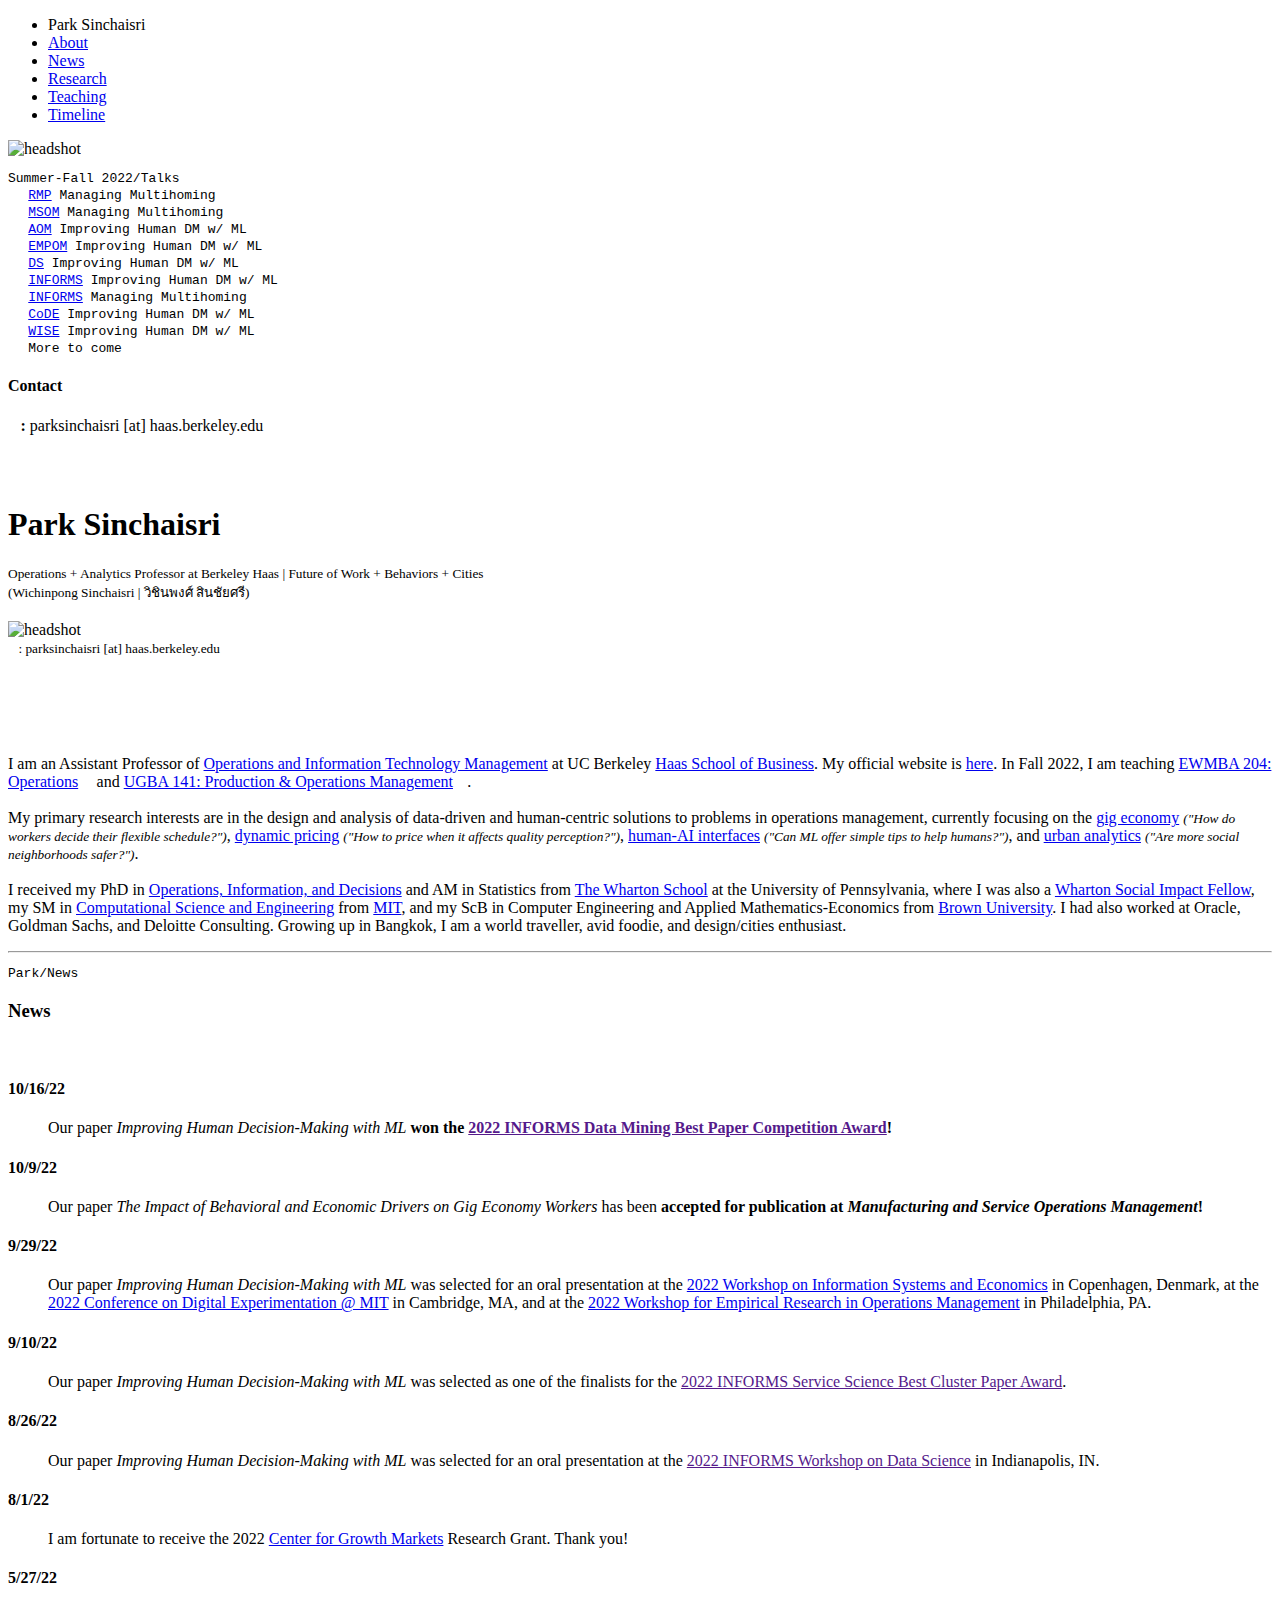
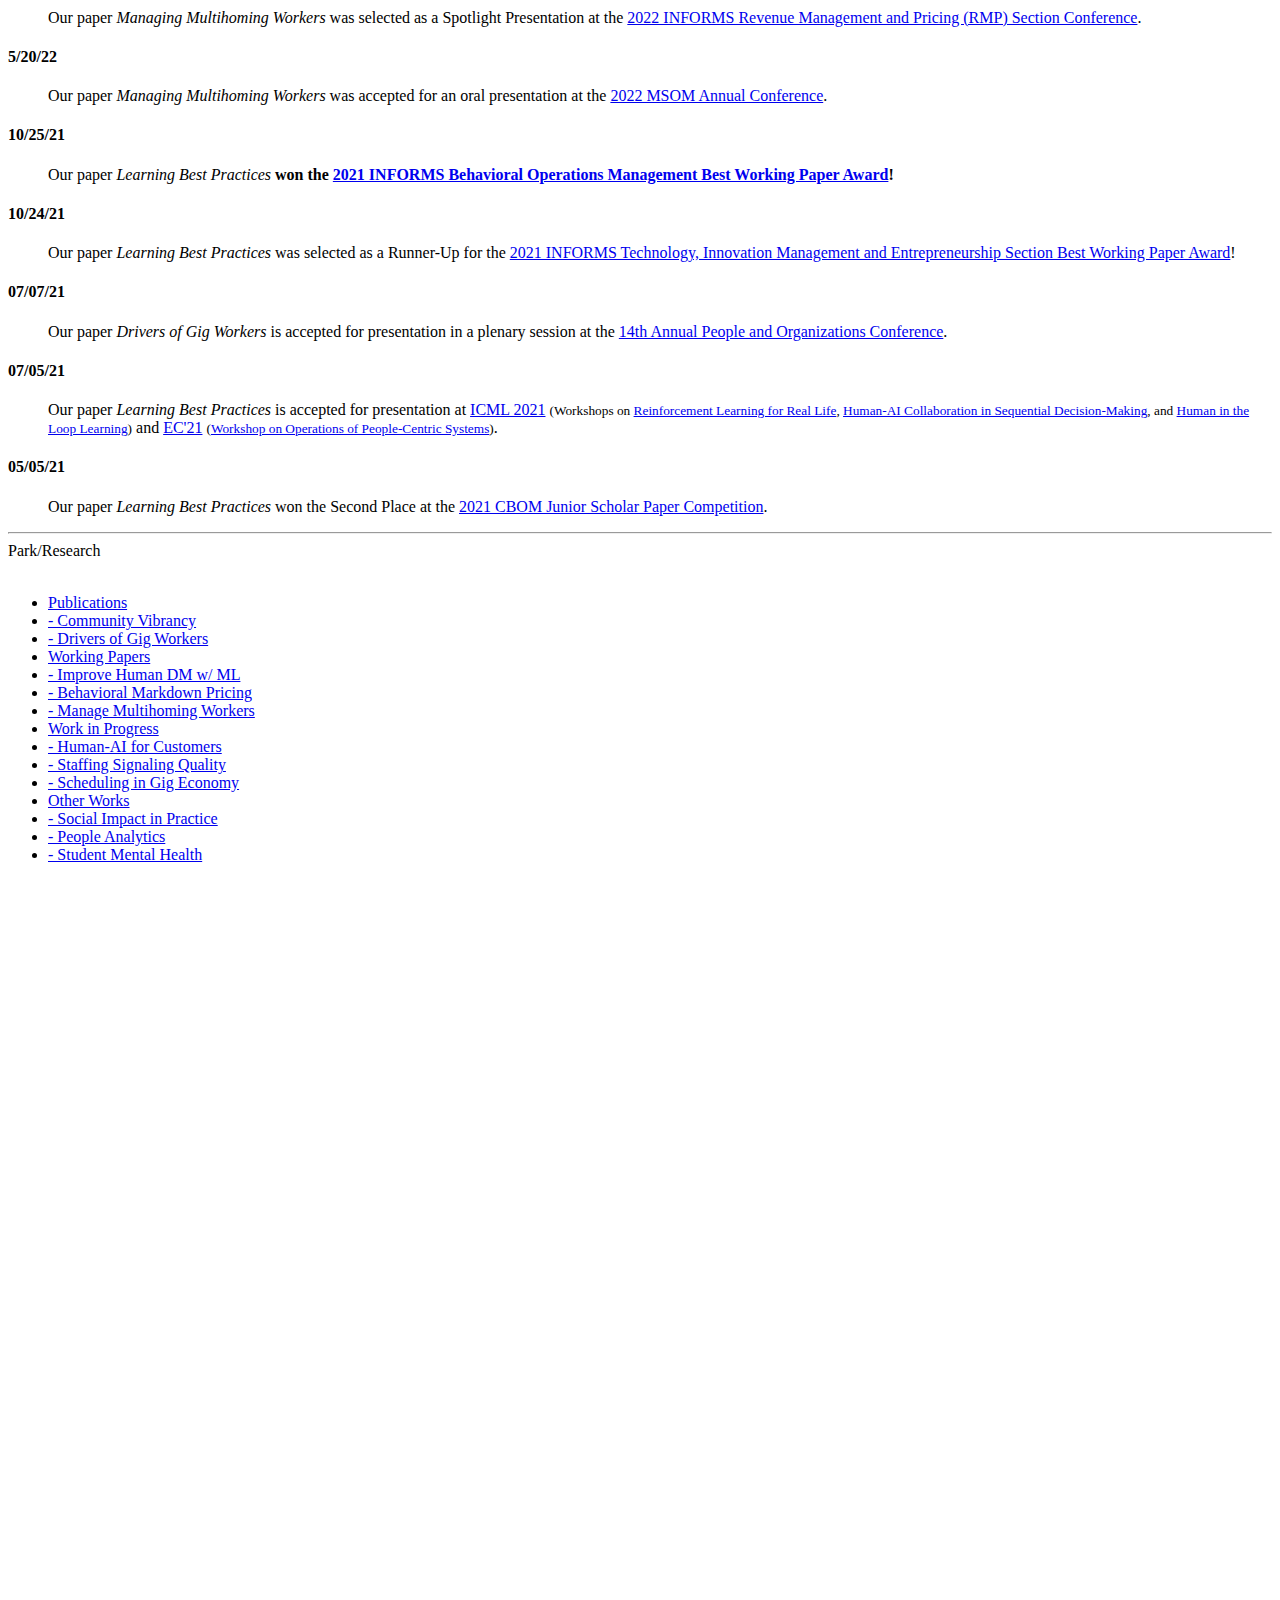
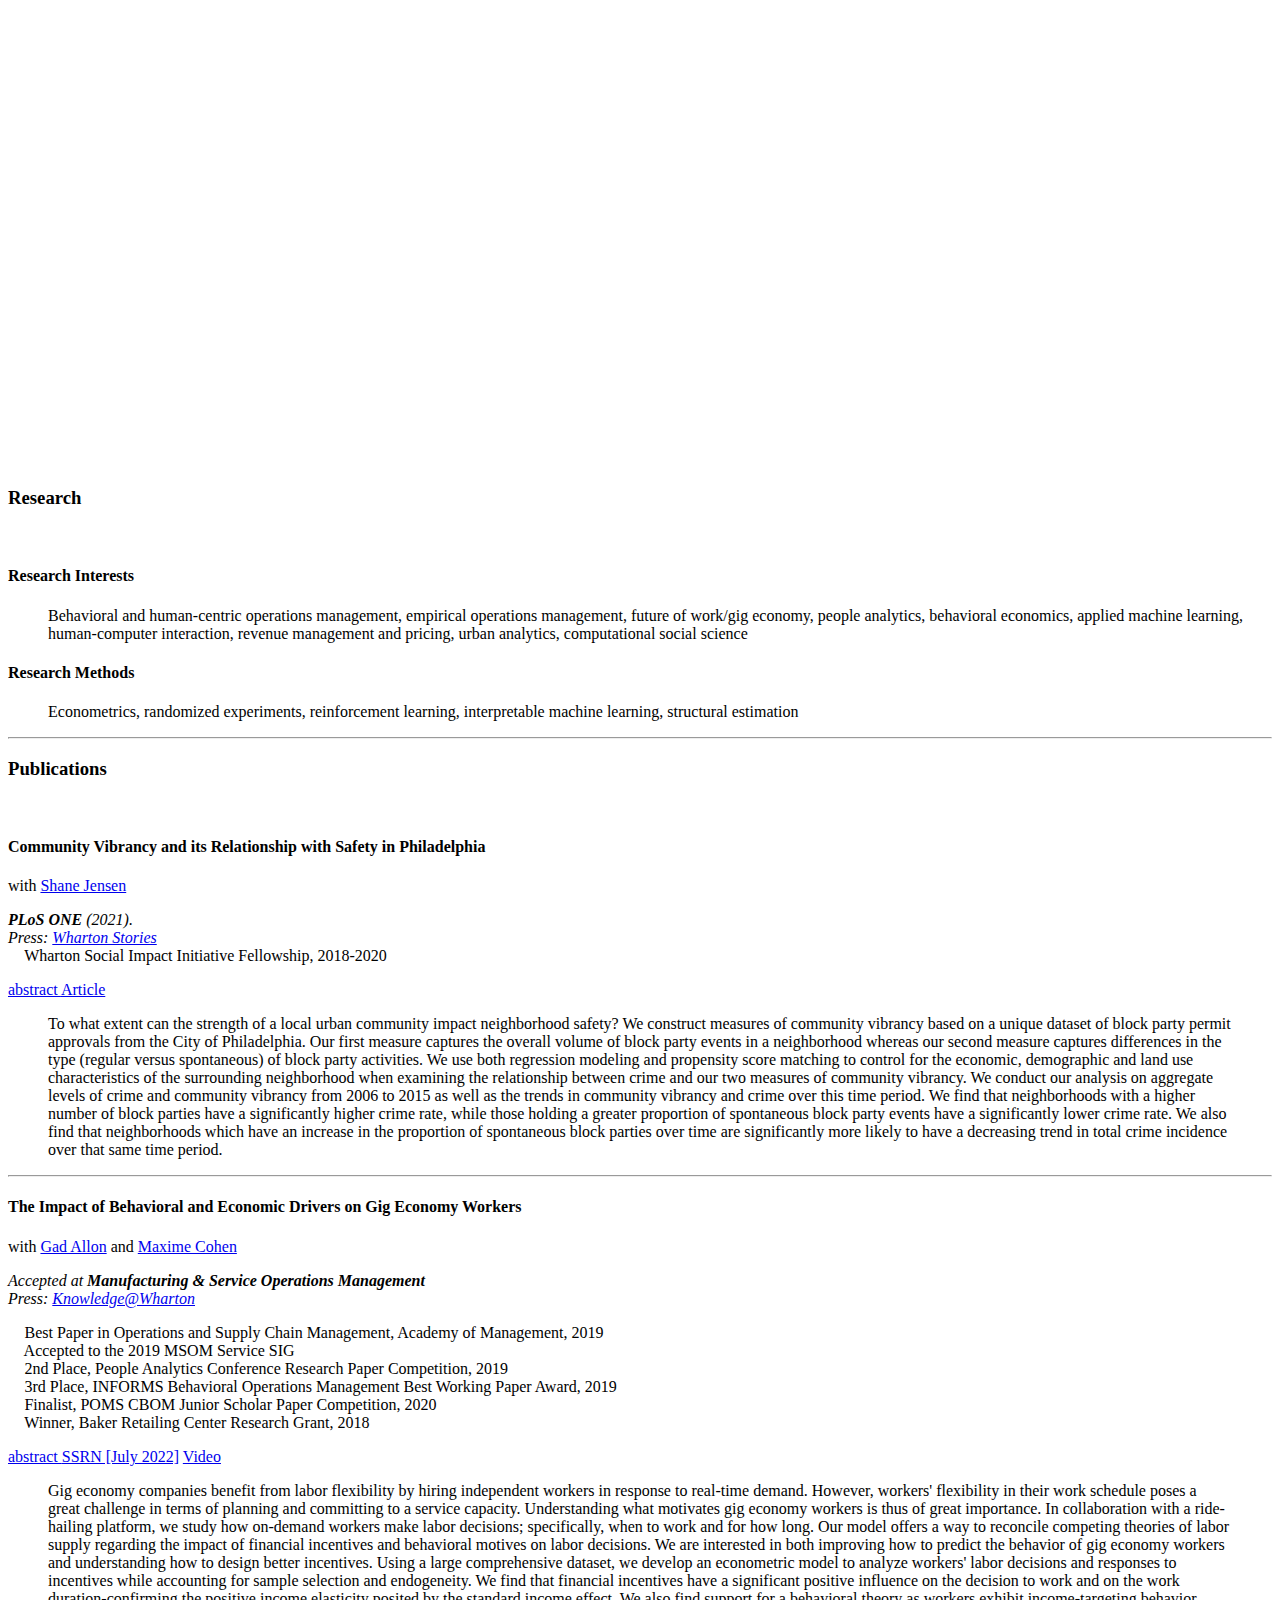
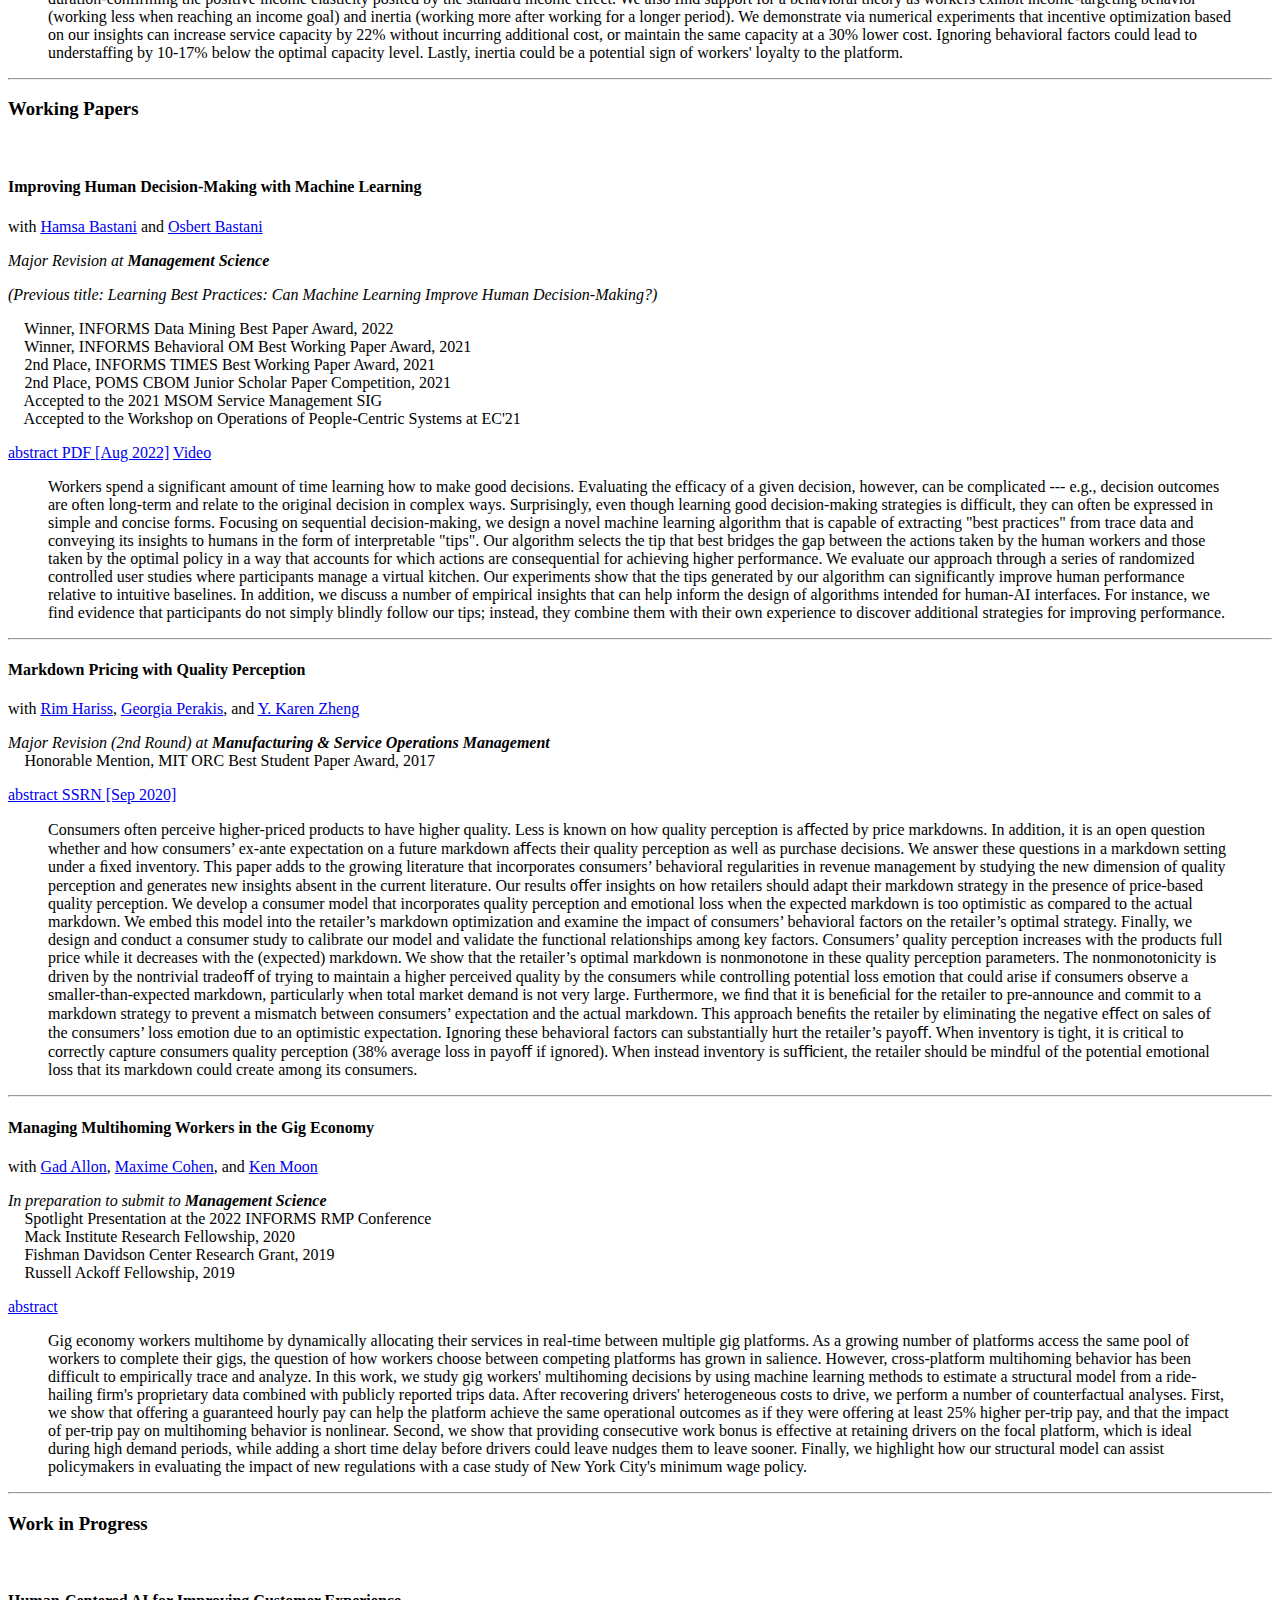
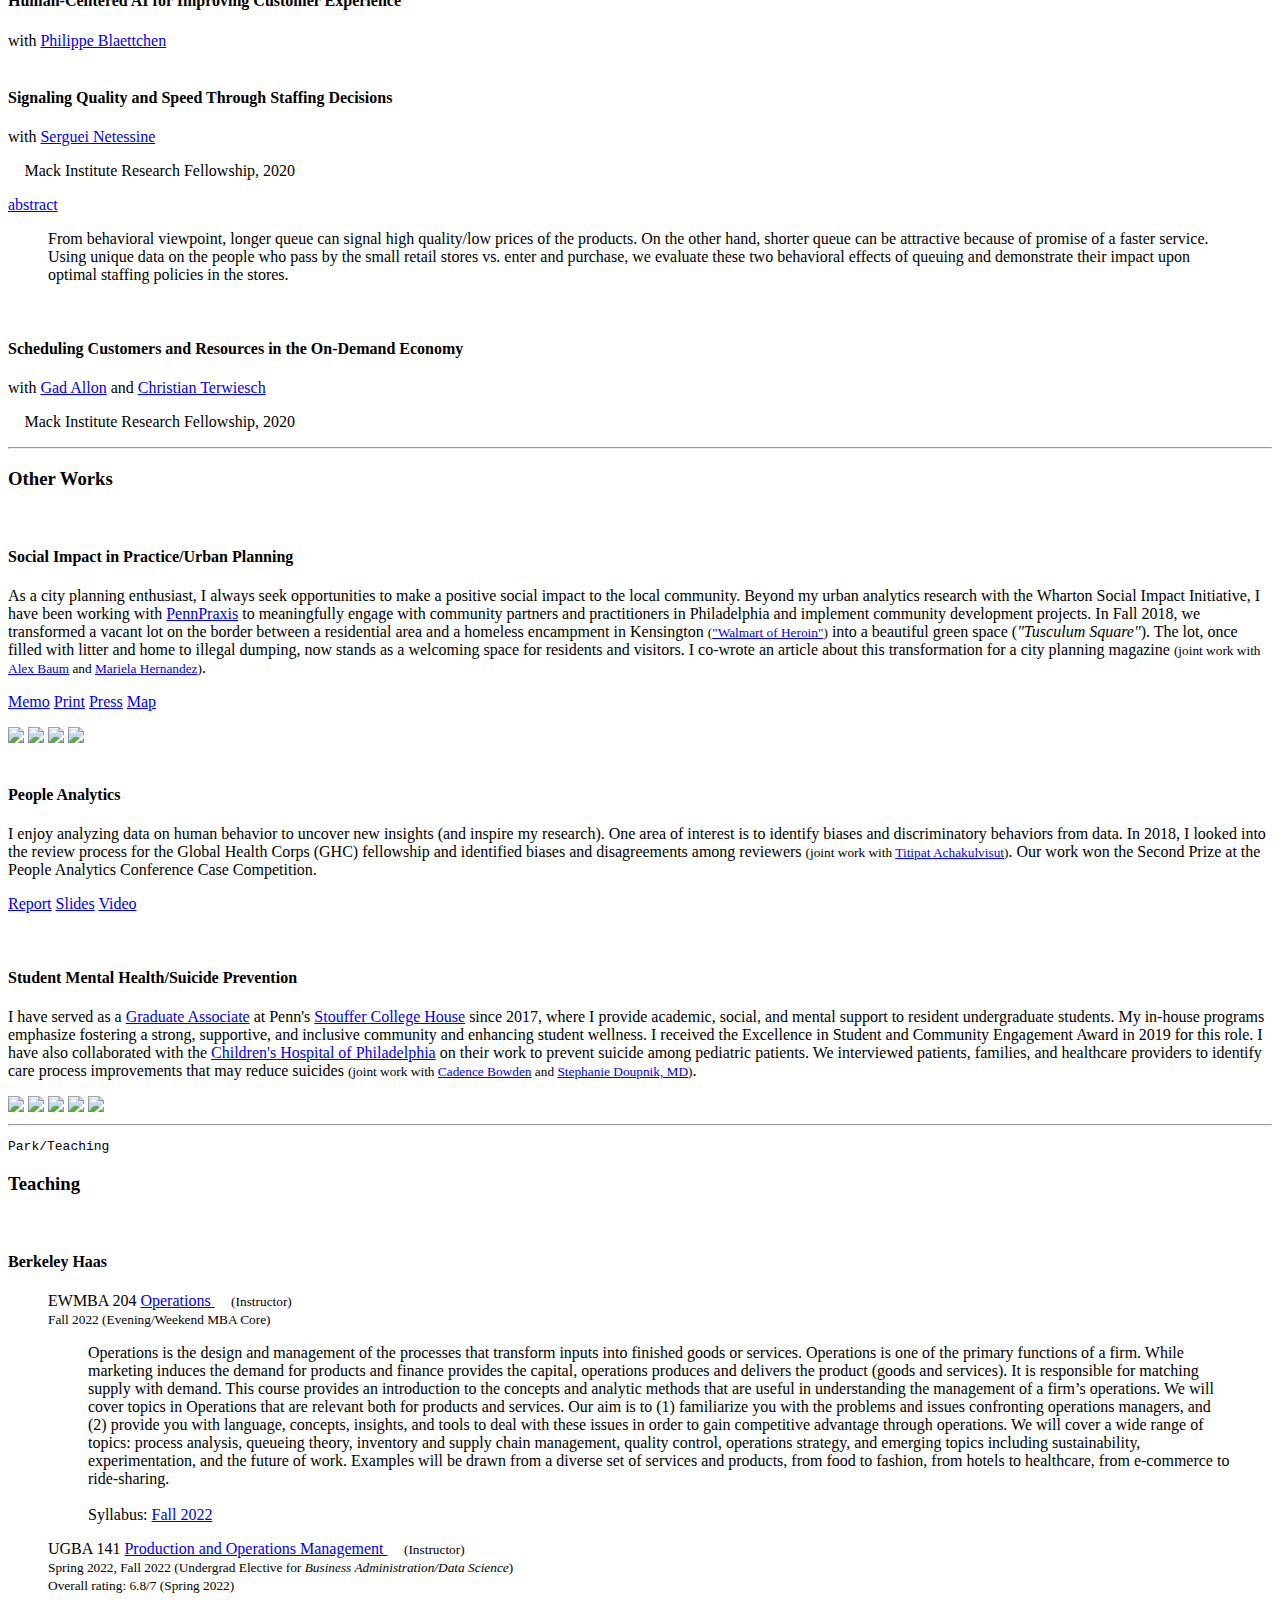
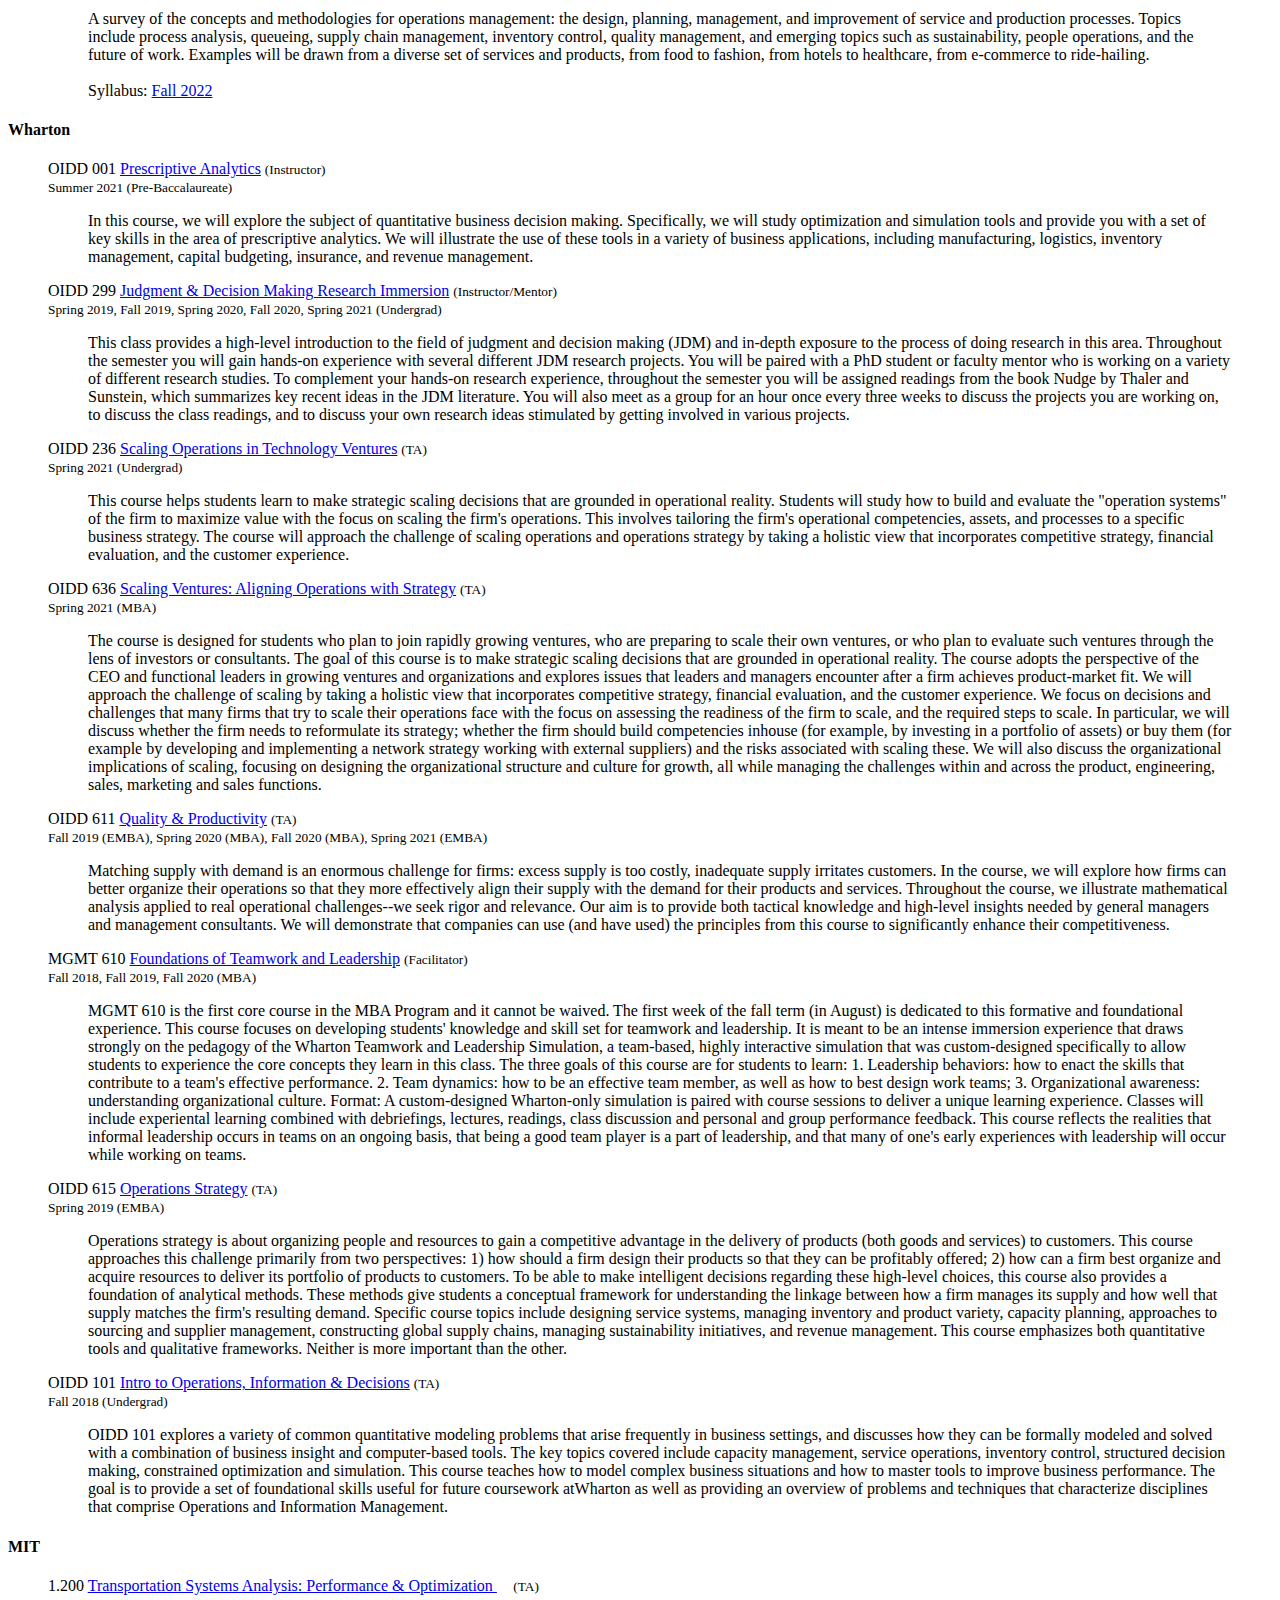
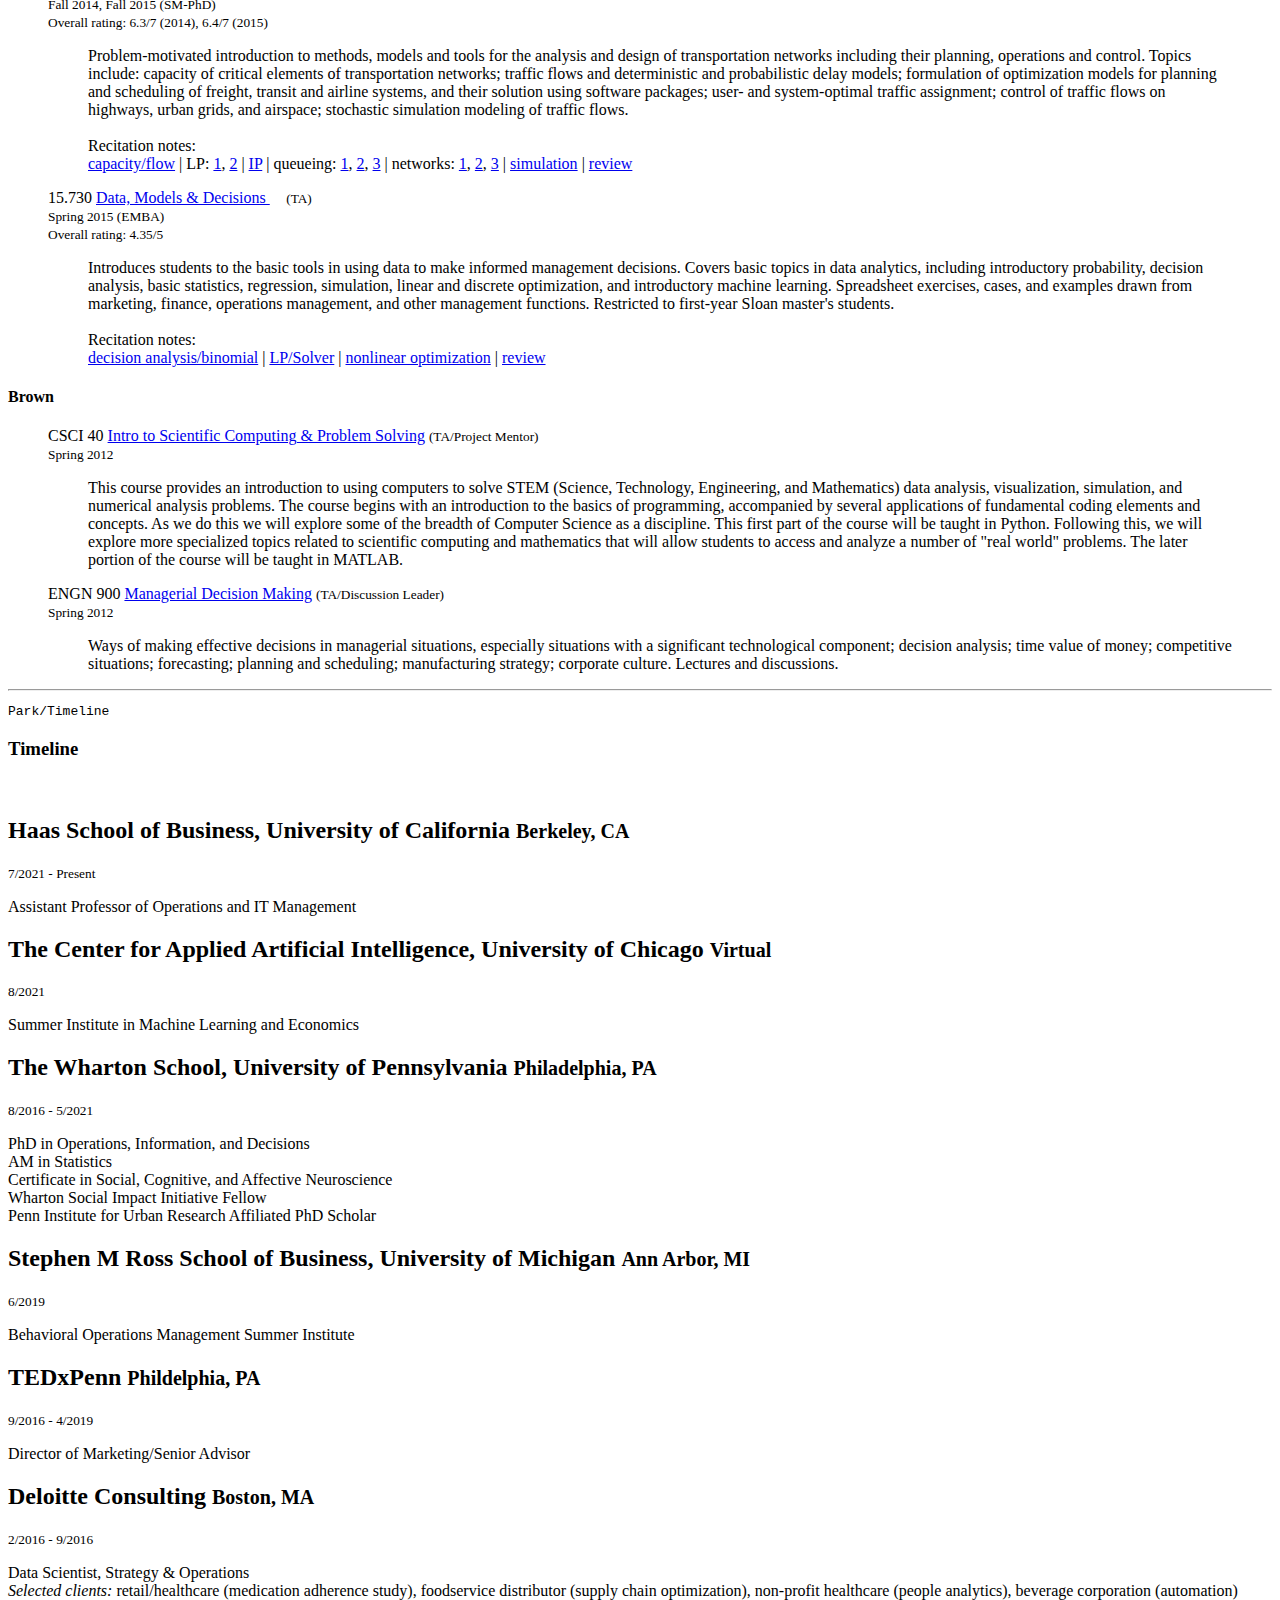
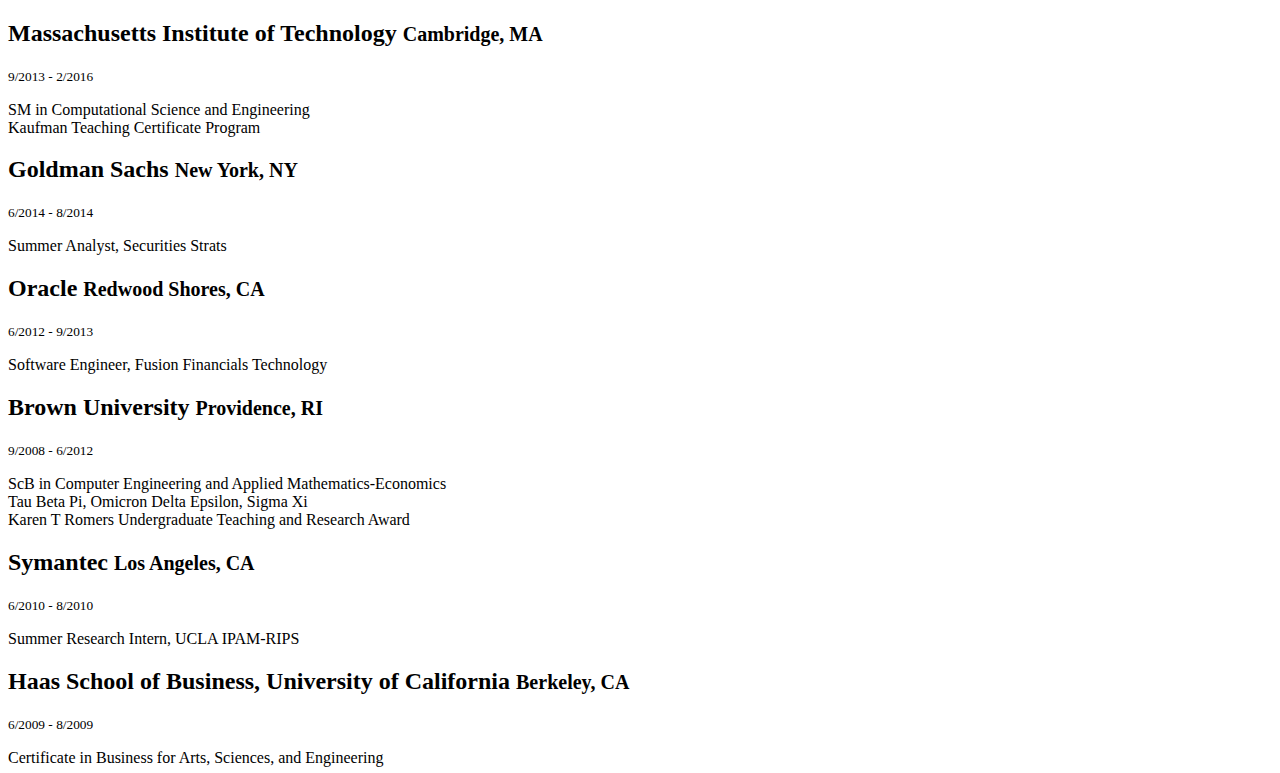
==== index_reference.html @ 41b17295 "add projects" ====
<!DOCTYPE html>
<html lang="en"><head><meta http-equiv="Content-Type" content="text/html; charset=UTF-8">
    <meta http-equiv="X-UA-Compatible" content="IE=edge">
    <meta name="viewport" content="width=device-width, initial-scale=1">
    <meta name="description" content="">
    <meta name="author" content="">
    <link rel="icon" href="favicon.ico">
<link rel="apple-touch-icon" sizes="180x180" href="apple-touch-icon.png">
<link rel="icon" type="image/png" sizes="32x32" href="favicon-32x32.png">
<link rel="icon" type="image/png" sizes="16x16" href="favicon-16x16.png">
<link rel="manifest" href="site.webmanifest">

    <!-- Global site tag (gtag.js) - Google Analytics -->
  <script async src="https://www.googletagmanager.com/gtag/js?id=UA-65736699-1"></script>
  <script>
    window.dataLayer = window.dataLayer || [];
    function gtag(){dataLayer.push(arguments);}
    gtag('js', new Date());

    gtag('config', 'UA-65736699-1');
  </script>

    <title>Park Sinchaisri</title>

    <link rel="stylesheet" href="./files/timeline.css">
    <link rel="stylesheet" href="./files/bootstrap.min.css">
    <link rel="stylesheet" href="./files/sticky.min.css">
    <link rel="stylesheet" href="./files/main.css">
    <link rel="stylesheet" href="./files/css/academicons.min.css"/>
    <link href="./files/css/all.css" rel="stylesheet">


    <!-- HTML5 shim and Respond.js for IE8 support of HTML5 elements and media queries -->
    <!--[if lt IE 9]>
      <script src="https://oss.maxcdn.com/html5shiv/3.7.2/html5shiv.min.js"></script>
      <script src="https://oss.maxcdn.com/respond/1.4.2/respond.min.js"></script>
    <![endif]-->
  </head>

  <body data-spy="scroll" data-target="#projects-nav" data-new-gr-c-s-check-loaded="14.980.0" cz-shortcut-listen="true">
    <a class="anchor" id="home"></a>
    <nav class="navbar nav-links navbar-inverse navbar-fixed-top">
      <div class="container">
        <div class="navbar-collapse" id="bs-example-navbar-collapse-6">
          <ul class="nav navbar-nav" id="navigation">
            <li>Park Sinchaisri   </li>
            <li><a href="#home">About</a></li>
            <li><a href="#news">News</a></li>
            <li><a href="#portfolio">Research</a></li>
            <li><a href="#teaching">Teaching</a></li>
            <li><a href="#timeline">Timeline</a></li>
          </ul>
        </div>
      </div>
  </nav>

    <div class="container">
      <div class="row">
        <div class="col-md-4 hidden-xs">
            <img src="images/parkweb.png" alt="headshot" width="80%">
<pre id="whoami-terminal" class="ui sticky terminal">
<span class="prompt">Summer-Fall 2022/</span>Talks
<i class="far fa-calendar"></i> <a href="https://www.chicagobooth.edu/events/revenue-management-and-pricing" target="_blank">RMP</a> Managing Multihoming
<i class="far fa-calendar"></i> <a href="https://www.msom-2022.com/" target="_blank">MSOM</a> Managing Multihoming
<i class="far fa-calendar"></i> <a href="https://2022.aom.org/" target="_blank">AOM</a> Improving Human DM w/ ML
<i class="far fa-calendar"></i> <a href="https://oid.wharton.upenn.edu/department-information/seminars-conferences/workshop-for-empirical-research-in-operations-management/" target="_blank">EMPOM</a> Improving Human DM w/ ML
<i class="far fa-calendar"></i> <a href="https://blogs.ubc.ca/datascience2022/" target="_blank">DS</a> Improving Human DM w/ ML
<i class="far fa-calendar"></i> <a href="https://meetings.informs.org/wordpress/indianapolis2022/" target="_blank">INFORMS</a> Improving Human DM w/ ML
<i class="far fa-calendar"></i> <a href="https://meetings.informs.org/wordpress/indianapolis2022/" target="_blank">INFORMS</a> Managing Multihoming
<i class="far fa-calendar"></i> <a href="https://ide.mit.edu/events/2022-conference-on-digital-experimentation-mit-codemit/" target="_blank">CoDE</a> Improving Human DM w/ ML
<i class="far fa-calendar"></i> <a href="http://wiseconf.org/" target="_blank">WISE</a> Improving Human DM w/ ML
<i class="far fa-calendar"></i> More to come<span class="blinking"></span>
</pre>
<!--span class="prompt">Summer 2021/</span>Talks:
<i class="far fa-calendar"></i> <a href="https://whova.com/embedded/subsession/masom_202106/1671356/1671358/?view=" target="_blank">SIG</a> Learning Best Practices
<i class="far fa-calendar"></i> <a href="https://whova.com/embedded/session/masom_202106/1694473/" target="_blank">MSOM</a> Structural Gig Workers
<i class="far fa-calendar"></i> <a href="https://carey.jhu.edu/faculty/seminars-conferences/informs-conference" target="_blank">RMP</a> Structural Gig Workers
<i class="far fa-calendar"></i> <a href="https://sites.google.com/view/humanai-icml21" target="_blank">ICML</a><a href="https://sites.google.com/view/RL4RealLife#h.j5e3ze3dtarf" target="_blank">-W</a> Learning Best Practices
<i class="far fa-calendar"></i> <a href="https://operationspeople21.github.io/Program/" target="_blank">EC-W</a> Learning Best Practices
<i class="far fa-calendar"></i> <a href="https://easychair.org/smart-program/IC2S2-2021/2021-07-28.html#talk:176878" target="_blank">IC2S2</a> Learning Best Practices
<i class="far fa-calendar"></i> <a href="https://2021.aom.org/meetings/virtual/5i8PdN6aAEN6pFwxd" target="_blank">AOM</a> Learning Best Practices -->
<!-- I am on the 2020-2021<br>academic job market!<span class="blinking">
<i class="far fa-calendar"></i> <a href="https://www.dropbox.com/s/cm2spbd5gun1nu8/Talk1-DriversOfGigWorkers.mp4?dl=0" target="_blank">ThD24</a> Drivers of Gig Workers
<i class="far fa-calendar"></i> <a href="https://www.dropbox.com/s/0475lkr5wjq0qlq/Talk2-StructuralGigWorkers.mp4?dl=0" target="_blank">WB26</a> Structural Gig Workers
<i class="far fa-calendar"></i> <a href="https://www.dropbox.com/s/5w6ud5id30zwfpx/Talk3-LearningBestPractices.mp4?dl=0" target="_blank">WC26</a> Learning Best Practices</span> -->
<!-- - <a href="https://www.abstractsonline.com/pp8/#!/9022/session/3502" 2382, 2395, 3190 target="_blank">DMDA05B</a> Learning Best Practices
-->

<h4>Contact</h4>
<b><i class="fas fa-paper-plane"></i>:</b> parksinchaisri [at] haas.berkeley.edu<br><br>
<a href="files/cv.pdf" class="btn btn-default" target="_blank" role="button"><i class="ai ai-cv ai-2x"></i></a>
<a href="http://bit.ly/parkcited" class="btn btn-default" target="_blank" role="button"><i class="ai ai-google-scholar ai-2x"></i></a>
<a href="http://www.linkedin.com/in/xalapao" class="btn btn-default" target="_blank" role="button"><i class="fab fa-linkedin fa-2x"></i></a>
<a href="http://twitter.com/wichinpong" class="btn btn-default" target="_blank" role="button"><i class="fab fa-twitter fa-2x"></i></a>
        </div>

        <div class="col-md-8" id="whoami">
          <h1>Park Sinchaisri</h1>
          <small>Operations + Analytics Professor at Berkeley Haas | Future of Work + Behaviors + Cities</small><br>
          <small>(Wichinpong Sinchaisri | วิชินพงศ์ สินชัยศรี)</small>
          <br>
          <br>
          <div class="hidden-sm hidden-lg hidden-xl hidden-md"><img src="images/parkweb.png" alt="headshot" width="30%"><br>
            <small><i class="fas fa-paper-plane"></i>: parksinchaisri [at] haas.berkeley.edu</small>
            <p><a href="files/cv.pdf" class="btn btn-default" target="_blank" role="button"><i class="ai ai-cv ai-2x"></i></a>
            <a href="http://bit.ly/parkcited" class="btn btn-default" target="_blank" role="button"><i class="ai ai-google-scholar ai-2x"></i></a>
            <a href="http://www.linkedin.com/in/xalapao" class="btn btn-default" target="_blank" role="button"><i class="fab fa-linkedin fa-2x"></i></a>
            <a href="http://twitter.com/wichinpong" class="btn btn-default" target="_blank" role="button"><i class="fab fa-twitter fa-2x"></i></a>
          </p><br>
          </div>

          <p class="lead">I am an Assistant Professor of <a class="hidelink" target="_blank" href="https://haas.berkeley.edu/oitm/">Operations and Information Technology Management</a> at UC Berkeley <a class="hidelink" target="_blank" href="https://haas.berkeley.edu">Haas School of Business</a>. My official website is <a class="hidelink" target="_blank" href="https://haas.berkeley.edu/faculty/park-sinchaisri/">here</a>. In Fall 2022, I am teaching <a class="hidelink" target="_blank" href="https://ewmba.haas.berkeley.edu/academics/curriculum">EWMBA 204: Operations</a> <small><a class="hidelink" target="_blank" href="files/syllabus-ewmba204.pdf"><i class="far fa-sticky-note"></i></a></small> and <a class="hidelink" target="_blank" href="https://classes.berkeley.edu/content/2022-fall-ugba-141-001-lec-001">UGBA 141: Production & Operations Management</a> <small><a class="hidelink" target="_blank" href="files/syllabus-ugba141.pdf"><i class="far fa-sticky-note"></i></a></small>.
            <br><br>
            My primary research interests are in the design and analysis of data-driven and human-centric solutions to problems in operations management, currently focusing on the <a href="#gigdrivers">gig economy</a> <small><em>("How do workers decide their flexible schedule?")</em></small>, <a href="#markdown">dynamic pricing</a> <small><em>("How to price when it affects quality perception?")</em></small>, <a href="#tips">human-AI interfaces</a> <small><em>("Can ML offer simple tips to help humans?")</em></small>, and <a href="#blockparty">urban analytics</a> <small><em>("Are more social neighborhoods safer?")</em></small>.
            <br><br>
            I received my PhD in <a href="https://oid.wharton.upenn.edu/" target="_blank">Operations, Information, and Decisions</a> and AM in Statistics from <a class="hidelink" target="_blank" href="https://wharton.upenn.edu">The Wharton School</a> at the University of Pennsylvania, where I was also a <a href="https://socialimpact.wharton.upenn.edu/programs/wise-fellowship/" target="_blank">Wharton Social Impact Fellow</a>, my SM in <a class="hidelink" target="_blank" href="https://cse.mit.edu/programs/sm/">Computational Science and Engineering</a> from <a class="hidelink" target="_blank" href="https://www.mit.edu">MIT</a>, and my ScB in Computer Engineering and Applied Mathematics-Economics from <a class="hidelink" target="_blank" href="https://www.brown.edu">Brown University</a>. I had also worked at Oracle, Goldman Sachs, and Deloitte Consulting. Growing up in Bangkok, I am a world traveller, avid foodie, and design/cities enthusiast.
          </p>
<!-- , advised by <a class="hidelink" target="_blank" href="https://oid.wharton.upenn.edu/profile/gadallon/">Gad Allon</a>, , co-advised by <a class="hidelink" target="_blank" href="https://mitmgmtfaculty.mit.edu/gperakis/">Georgia Perakis</a> and <a class="hidelink" target="_blank" href="http://mitmgmtfaculty.mit.edu/yanchong/">Y. Karen Zheng</a>-->
        </div>
<!-- <a class="hidelink" target="_blank" href="https://www.brown.edu/academics/engineering/computer-engineering"><a class="hidelink" target="_blank" href="https://www.brown.edu/academics/applied-mathematics/undergraduate-program"> participating in the <a class="hidelink" target="_blank" href="https://global.upenn.edu/isss/ilp">Intercultural Leadership Program</a> to At Penn, I served as the Director of Marketing for TEDxPenn, a Graduate Associate at Stouffer College House, and a <a href="https://socialimpact.wharton.upenn.edu/programs/wise-fellowship/" target="_blank">Wharton Social Impact Fellow</a>.  -->
      </div>
      <hr>

      <a class="anchor" id="news"></a>
      <div class="row">
      <div class="col-md-4 hidden-xs hidden-sm">
<pre id="whoami-terminal" class="ui sticky terminal"><span class="prompt">Park/</span>News</pre>
      </div>
      <div class="col-md-8" id="news">

        <div class="hidden-sm hidden-lg hidden-xl hidden-md">
          <h3>News</h3>
          <br>
        </div>


        <dl class="row">

          <dt class="col-sm-2"><h4>10/16/22</h4></dt>
          <dd class="col-sm-10">Our paper <i>Improving Human Decision-Making with ML</i> <b>won the <a class="hidelink2" target="_blank" href="">2022 INFORMS Data Mining Best Paper Competition Award</a>!</b></dd>

          <dt class="col-sm-2"><h4>10/9/22</h4></dt>
          <dd class="col-sm-10">Our paper <i>The Impact of Behavioral and Economic Drivers on Gig Economy Workers</i> has been <b>accepted for publication at <i>Manufacturing and Service Operations Management</i>!</b></dd>

          <dt class="col-sm-2"><h4>9/29/22</h4></dt>
          <dd class="col-sm-10">Our paper <i>Improving Human Decision-Making with ML</i> was selected for an oral presentation at the <a class="hidelink2" target="_blank" href="http://wiseconf.org/">2022 Workshop on Information Systems and Economics</a> in Copenhagen, Denmark, at the <a class="hidelink2" target="_blank" href="https://ide.mit.edu/events/2022-conference-on-digital-experimentation-mit-codemit/">2022 Conference on Digital Experimentation @ MIT</a> in Cambridge, MA, and at the <a class="hidelink2" target="_blank" href="https://oid.wharton.upenn.edu/department-information/seminars-conferences/workshop-for-empirical-research-in-operations-management/">2022 Workshop for Empirical Research in Operations Management</a> in Philadelphia, PA.</dd>

          <dt class="col-sm-2"><h4>9/10/22</h4></dt>
          <dd class="col-sm-10">Our paper <i>Improving Human Decision-Making with ML</i> was selected as one of the finalists for the <a class="hidelink2" target="_blank" href="">2022 INFORMS Service Science Best Cluster Paper Award</a>.</dd>

          <dt class="col-sm-2"><h4>8/26/22</h4></dt>
          <dd class="col-sm-10">Our paper <i>Improving Human Decision-Making with ML</i> was selected for an oral presentation at the <a class="hidelink2" target="_blank" href="">2022 INFORMS Workshop on Data Science</a> in Indianapolis, IN.</dd>

          <dt class="col-sm-2"><h4>8/1/22</h4></dt>
          <dd class="col-sm-10">I am fortunate to receive the 2022 <a class="hidelink2" target="_blank" href="https://growthmarkets.berkeley.edu/">Center for Growth Markets</a> Research Grant. Thank you!</dd>

          <dt class="col-sm-2"><h4>5/27/22</h4></dt>
          <dd class="col-sm-10">Our paper <i>Managing Multihoming Workers</i> was selected as a Spotlight Presentation at the <a class="hidelink2" target="_blank" href="https://www.chicagobooth.edu/events/revenue-management-and-pricing">2022 INFORMS Revenue Management and Pricing (RMP) Section Conference</a>.</dd>

          <dt class="col-sm-2"><h4>5/20/22</h4></dt>
          <dd class="col-sm-10">Our paper <i>Managing Multihoming Workers</i> was accepted for an oral presentation at the <a class="hidelink2" target="_blank" href="http://www.msom-2022.com/">2022 MSOM Annual Conference</a>.</dd>

          <dt class="col-sm-2"><h4>10/25/21</h4></dt>
          <dd class="col-sm-10">Our paper <i>Learning Best Practices</i> <b>won the <a class="hidelink2" target="_blank" href="https://connect.informs.org/behavioral-operations-management/awards">2021 INFORMS Behavioral Operations Management Best Working Paper Award</a>!</b></dd>

          <dt class="col-sm-2"><h4>10/24/21</h4></dt>
          <dd class="col-sm-10">Our paper <i>Learning Best Practices</i> was selected as a Runner-Up for the <a class="hidelink2" target="_blank" href="https://connect.informs.org/times/awards/best-working-paper">2021 INFORMS Technology, Innovation Management and Entrepreneurship Section Best Working Paper Award</a>!</dd>

          <!--dt class="col-sm-2"><h4>07/09/21</h4></dt>
          <dd class="col-sm-10">I am accepted to participate in the inaugural <a class="hidelink2" target="_blank" href="https://www.chicagobooth.edu/research/center-for-applied-artificial-intelligence/opportunities/event---summer-school-2021">Summer Institute in Machine Learning and Economics</a>, hosted by the Center for Applied Artificial Intelligence at Chicago Booth!</dd-->

          <dt class="col-sm-2"><h4>07/07/21</h4></dt>
          <dd class="col-sm-10">Our paper <i>Drivers of Gig Workers</i> is accepted for presentation in a plenary session at the <a class="hidelink2" target="_blank" href="https://chr.wharton.upenn.edu/upcoming-events/">14th Annual People and Organizations Conference</a>.</dd>

          <dt class="col-sm-2"><h4>07/05/21</h4></dt>
          <dd class="col-sm-10">Our paper <i>Learning Best Practices</i> is accepted for presentation at <a class="hidelink2" target="_blank" href="https://icml.cc/">ICML 2021</a> <small>(Workshops on <a class="hidelink2" target="_blank" href="https://sites.google.com/view/RL4RealLife">Reinforcement Learning for Real Life</a>, <a class="hidelink2" target="_blank" href="https://sites.google.com/view/humanai-icml21">Human-AI Collaboration in Sequential Decision-Making</a>, and <a class="hidelink2" target="_blank" href="https://www.icml-hill.com/">Human in the Loop Learning</a>)</small> and <a class="hidelink2" target="_blank" href="https://ec21.sigecom.org/">EC'21</a> <small>(<a class="hidelink2" target="_blank" href="https://operationspeople21.github.io/">Workshop on Operations of People-Centric Systems</a>)</small>.</dd>

          <!--dt class="col-sm-2"><h4>05/14/21</h4></dt>
          <dd class="col-sm-10">Our paper <i>Learning Best Practices</i> is accepted for presentation at the <a class="hidelink2" target="_blank" href="https://ic2s2-2021.ethz.ch/">7th International Conference on Computational Social Science</a>.</dd-->

          <dt class="col-sm-2"><h4>05/05/21</h4></dt>
          <dd class="col-sm-10">Our paper <i>Learning Best Practices</i> won the <a class="hidelink2">Second Place</a> at the <a class="hidelink2" target="_blank" href="https://www.poms.org/colleges/chbom/">2021 CBOM Junior Scholar Paper Competition</a>.</dd>

          <!--dt class="col-sm-2"><h4>04/27/21</h4></dt>
          <dd class="col-sm-10">Our paper <i>Learning Best Practices</i> is accepted for presentation at the <a class="hidelink2" target="_blank" href="https://msom2021.indiana.edu/">Service Management SIG, 2021 MSOM Conference</a>.</dd-->

          <!--dt class="col-sm-2"><h4>04/18/21</h4></dt>
          <dd class="col-sm-10">Our paper <i>Structural Model of Gig Workers</i> is accepted for presentation at the <a class="hidelink2" target="_blank" href="https://msom2021.indiana.edu/">2021 MSOM Conference</a>.</dd-->

          <!--dt class="col-sm-2"><h4>04/01/21</h4></dt>
          <dd class="col-sm-10">Our paper <i>Learning Best Practices</i> is accepted for presentation at the <a class="hidelink2" target="_blank" href="https://2021.aom.org/">2021 AOM Annual Meeting</a>.</dd-->

          <!--dt class="col-sm-2"><h4>11/02/20</h4></dt>
          <dd class="col-sm-10">I will give a talk on <i>Learning Best Practices</i> at the <a class="hidelink2" target="_blank" href="https://events.insead.edu/wharton-insead-phd-consortium/programme">INSEAD-Wharton Doctoral Consortium</a> this Thursday and at the <a class="hidelink2">Trustworthy Machine Learning Group at Penn</a> this Friday.</dd-->

          <!--dt class="col-sm-2"><h4>10/18/20</h4></dt>
          <dd class="col-sm-10">Our paper <i>Learning Best Practices</i> is accepted for presentation at the <a class="hidelink2" target="_blank" href="https://sites.google.com/view/dmdaworkshop2020">15th INFORMS Workshop on Data Mining and Decision Analytics</a>.</dd-->

            <!--dt class="col-sm-2">10/14/20</dt>
            <dd class="col-sm-10">I am honored to be one of the panelists at the <a>Wharton Doctoral Programs Virtual DocNet Event</a>.</dd-->

          <!--dt class="col-sm-2"><h4>09/02/20</h4></dt>
          <dd class="col-sm-10">Our paper <i>Drivers of Gig Workers</i> is accepted for presentation at the <a>2020 Empirical Workshop in OM</a>.</dd>

          <dt class="col-sm-2"><h4>06/18/20</h4></dt>
          <dd class="col-sm-10">I am honored to receive the <a>2020-2021 Mack Institute Research Fellowship</a> for my dissertation research.</dd>

          <dt class="col-sm-2"><h4>05/20/20</h4></dt>
          <dd class="col-sm-10">Our paper <i>Drivers of Gig Workers</i> is selected as one of the Finalists for the <a class="hidelink2" target="_blank" href="https://www.poms.org/colleges/chbom/">2020 CBOM Junior Scholar Paper Competition</a>.</dd-->

          <!--dt class="col-sm-2"><h4>04/20/20</h4></dt>
          <dd class="col-sm-10">My work with the Wharton Social Impact Initiative/City of Philadelphia is featured on <a class="hidelink2" target="_blank" href="https://socialimpact.wharton.upenn.edu/story/wise-fellows-use-real-world-data-to-help-inform-philadelphia-city-policy/">Wharton Stories</a>.</dd-->
          <!--
          <dt class="col-sm-2"><h4>09/22/19</h4></dt>
          <dd class="col-sm-10">Our paper <i>The Impact of Behavioral and Economic Drivers on Gig Economy Workers</i> won <a>Third Prize</a> at the <a  class="hidelink2" target="_blank" href="https://connect.informs.org/behavioral-operations-management/awards">2019 INFORMS Behavioral Operations Management Best Working Paper Award</a>.</dd>

          <dt class="col-sm-2"><h4>09/09/19</h4></dt>
          <dd class="col-sm-10">I am honored to receive the <a>Excellence in Student and Community Engagement Award</a> from Penn.</dd>

          <dt class="col-sm-2"><h4>08/12/19</h4></dt>
          <dd class="col-sm-10">Our paper <i>The Impact of Behavioral and Economic Drivers on Gig Economy Workers</i> won the <a class="hidelink2" target="_blank" href="https://oscm.aom.org/new-item1/new-item2">Best Student Paper in Operations and Supply Chain Management Division</a> from the Academy of Management.</dd> -->

            </dl>
      </div>
    </div>
      <hr>

      <a class="anchor" id="portfolio"></a>
      <div class="row">

        <div class="col-md-4  hidden-xs hidden-sm" style="height: 1527px;">
          <div id="projects-terminal" class="ui sticky terminal" style="left: 326px;">
            <span class="prompt">Park/</span>Research<br><br> <!--wichinpong:~/$-->
            <div id="projects-nav">
              <ul class="nav">
                <li class=""><a href="#published">Publications</a></li>
                <li class=""><a href="#blockparty">- Community Vibrancy</a></li>
                <li class=""><a href="#gigdrivers">- Drivers of Gig Workers</a></li>
                <li class=""><a href="#working">Working Papers</a></li>
                <li class=""><a href="#tips">- Improve Human DM w/ ML</a></li>
                <li class=""><a href="#markdown">- Behavioral Markdown Pricing</a></li>
                <li class=""><a href="#structural">- Manage Multihoming Workers</a></li>
                <!--li class=""><a href="#nonadoption">- Tip Non-Adoption</a></li-->
                <li class=""><a href="#workinprogress">Work in Progress</a></li>
                <li class=""><a href="#driving">- Human-AI for Customers</a></li>
                <li class=""><a href="#staffing">- Staffing Signaling Quality</a></li>
                <li class=""><a href="#telehealth">- Scheduling in Gig Economy</a></li>
              <li class=""><a href="#otherworks">Other Works</a></li>
            <li class=""><a href="#impact">- Social Impact in Practice</a></li>
          <li class=""><a href="#peopleanalytics">- People Analytics</a></li>
        <li class=""><a href="#mental">- Student Mental Health</a></li>
              </ul>
            </div>
          </div>
        </div>

        <div class="col-md-8" id="projects">

          <div class="hidden-sm hidden-lg hidden-xl hidden-md">
            <h3>Research</h3>
            <br>
          </div>

          <dl class="row">
              <dt class="col-sm-2"><h4>Research Interests</h4></dt>
              <dd class="col-sm-10">Behavioral and human-centric operations management, empirical operations management, future of work/gig economy, people analytics, behavioral economics, applied machine learning, human-computer interaction, revenue management and pricing, urban analytics, computational social science</dd>
          </dl>
          <dl class="row">
              <dt class="col-sm-2"><h4>Research Methods</h4></dt>
              <dd class="col-sm-10">Econometrics, randomized experiments, reinforcement learning, interpretable machine learning, structural estimation</dd><!--Monte Carlo simulations, Bayesian statistics, spatial analysis,-->
          </dl>
          <hr>
          <a class="anchor" id="published"></a>
          <h3>Publications</h3>
          <br>
          <a class="anchor" id="blockparty"></a>
          <h4>Community Vibrancy and its Relationship with Safety in Philadelphia</h4>
          with <a class="hidelink" target="_blank" href="http://www-stat.wharton.upenn.edu/~stjensen/">Shane Jensen</a><br>
          <p class="mb-0"><em><b>PLoS ONE</b> (2021).</em>
          <br><em>Press: <a class="hidelink" href="https://socialimpact.wharton.upenn.edu/story/wise-fellows-use-real-world-data-to-help-inform-philadelphia-city-policy/" target="_blank">Wharton Stories</a></em>
          <br> <i class="fas fa-award"></i><a class="lowkey"> Wharton Social Impact Initiative Fellowship, 2018-2020</a>
          <p>
          <a class="btn btn-default" data-toggle="collapse" href="#abstractblock" role="button" aria-expanded="false" aria-controls="collapseExample">
          abstract
          </a>
          <a href="https://doi.org/10.1371/journal.pone.0257530" class="btn btn-default" target="_blank" role="button">Article</a>
          </p>
          <div class="collapse" id="abstractblock">
          <div class="card card-body">
          <blockquote class="blockquote"> To what extent can the strength of a local urban community impact neighborhood safety? We construct measures of community vibrancy based on a unique dataset of block party permit approvals from the City of Philadelphia. Our first measure captures the overall volume of block party events in a neighborhood whereas our second measure captures differences in the type (regular versus spontaneous) of block party activities. We use both regression modeling and propensity score matching to control for the economic, demographic and land use characteristics of the surrounding neighborhood when examining the relationship between crime and our two measures of community vibrancy. We conduct our analysis on aggregate levels of crime and community vibrancy from 2006 to 2015 as well as the trends in community vibrancy and crime over this time period. We find that neighborhoods with a higher number of block parties have a significantly higher crime rate, while those holding a greater proportion of spontaneous block party events have a significantly lower crime rate. We also find that neighborhoods which have an increase in the proportion of spontaneous block parties over time are significantly more likely to have a decreasing trend in total crime incidence over that same time period.</blockquote></div>
          </div>

                    <hr>
          <a class="anchor" id="gigdrivers"></a>
          <h4>The Impact of Behavioral and Economic Drivers on Gig Economy Workers <i class="fas fa-star"></i></h4>
          with <a class="hidelink" target="_blank" href="https://oid.wharton.upenn.edu/profile/gadallon/">Gad Allon</a> and <a class="hidelink" target="_blank" href="https://maxccohen.github.io/">Maxime Cohen</a><br>
  <p class="mb-0"><em>Accepted at <b>Manufacturing & Service Operations Management</b></em>
  <br> <em> Press: <a class="hidelink" href="https://knowledge.wharton.upenn.edu/article/what-motivates-workers-in-the-gig-economy/" target="_blank">Knowledge@Wharton</a></a></em></p>
  <p class="mb-0"><i class="fas fa-award"></i><a class="lowkey"> Best Paper in Operations and Supply Chain Management, Academy of Management, 2019</a>
  <br> <i class="fas fa-award"></i><a class="lowkey"> Accepted to the 2019 MSOM Service SIG</a>
  <br> <i class="fas fa-award"></i><a class="lowkey"> 2nd Place, People Analytics Conference Research Paper Competition, 2019</a>
  <br> <i class="fas fa-award"></i><a class="lowkey"> 3rd Place, INFORMS Behavioral Operations Management Best Working Paper Award, 2019</a>
  <br> <i class="fas fa-award"></i><a class="lowkey"> Finalist, POMS CBOM Junior Scholar Paper Competition, 2020</a>
  <br> <i class="fas fa-award"></i><a class="lowkey"> Winner, Baker Retailing Center Research Grant, 2018</a>
  <!--<br> <i class="fas fa-award"></i><a class="lowkey"> Russell Ackoff Fellowship, 2018</a>-->
</p>
  <!--p class="mb-0"> <i class="fas fa-chalkboard-teacher"></i><em> ThD24 11/12 4:30PM <a href="https://www.abstractsonline.com/pp8/#!/9022/session/3190" target="_blank">Operations Management Job Market Candidate Showcase</a> (4/4)</em></p-->
<p>
<a class="btn btn-default" data-toggle="collapse" href="#abstractgig" role="button" aria-expanded="false" aria-controls="collapseExample">
abstract
</a>
<a href="https://papers.ssrn.com/sol3/papers.cfm?abstract_id=3274628" class="btn btn-default" target="_blank" role="button">SSRN [July 2022]</a>
<a href="https://www.dropbox.com/s/cm2spbd5gun1nu8/Talk1-DriversOfGigWorkers.mp4?dl=0" class="btn btn-default" target="_blank" role="button">Video</a>
</p>
<div class="collapse" id="abstractgig">
<div class="card card-body">
    <blockquote class="blockquote">
  Gig economy companies benefit from labor flexibility by hiring independent workers in response to real-time demand. However, workers' flexibility in their work schedule poses a great challenge in terms of planning and committing to a service capacity. Understanding what motivates gig economy workers is thus of great importance. In collaboration with a ride-hailing platform, we study how on-demand workers make labor decisions; specifically, when to work and for how long. Our model offers a way to reconcile competing theories of labor supply regarding the impact of financial incentives and behavioral motives on labor decisions. We are interested in both improving how to predict the behavior of gig economy workers and understanding how to design better incentives. Using a large comprehensive dataset, we develop an econometric model to analyze workers' labor decisions and responses to incentives while accounting for sample selection and endogeneity. We find that financial incentives have a significant positive influence on the decision to work and on the work duration-confirming the positive income elasticity posited by the standard income effect. We also find support for a behavioral theory as workers exhibit income-targeting behavior (working less when reaching an income goal) and inertia (working more after working for a longer period). We demonstrate via numerical experiments that incentive optimization based on our insights can increase service capacity by 22% without incurring additional cost, or maintain the same capacity at a 30% lower cost. Ignoring behavioral factors could lead to understaffing by 10-17% below the optimal capacity level. Lastly, inertia could be a potential sign of workers' loyalty to the platform.</blockquote></div>
</div>
          <hr>
          <a class="anchor" id="working"></a>
          <h3>Working Papers</h3>
          <br>
          <a class="anchor" id="tips"></a>
          <h4>Improving Human Decision-Making with Machine Learning</h4>
          with <a class="hidelink" target="_blank" href="https://hamsabastani.github.io/">Hamsa Bastani</a> and <a class="hidelink" target="_blank" href="https://obastani.github.io/">Osbert Bastani</a><br>
  <p class="mb-0"><em>Major Revision at <b>Management Science</b></em>
  <p class="mb-0"><em>(Previous title: Learning Best Practices: Can Machine Learning Improve Human Decision-Making?)</em></p>
  <p class="mb-0"> <i class="fas fa-award"></i><a class="lowkey"> Winner, INFORMS Data Mining Best Paper Award, 2022</a>
    <br><i class="fas fa-award"></i><a class="lowkey"> Winner, INFORMS Behavioral OM Best Working Paper Award, 2021</a>
    <br><i class="fas fa-award"></i><a class="lowkey"> 2nd Place, INFORMS TIMES Best Working Paper Award, 2021</a>
     <br> <i class="fas fa-award"></i><a class="lowkey"> 2nd Place, POMS CBOM Junior Scholar Paper Competition, 2021</a>
  <br> <i class="fas fa-award"></i><a class="lowkey"> Accepted to the 2021 MSOM Service Management SIG</a>
  <br><i class="fas fa-award"></i><a class="lowkey"> Accepted to the Workshop on Operations of People-Centric Systems at EC'21</a>
  <!--<br><i class="fas fa-award"></i> <a class="lowkey"> Russell Ackoff Fellowship, 2020</a>
  <br><i class="fas fa-award"></i> <a class="lowkey"> Mack Institute Research Fellowship, 2019-2020</a></p>-->
  <!--p class="mb-0"> <i class="fas fa-chalkboard-teacher"></i><em> DMDA05B 11/7 2:50PM <a href="https://www.abstractsonline.com/pp8/#!/9022/session/3502" target="_blank">Interpretable Data Mining</a> (4/5)</em>
  <br> <i class="fas fa-chalkboard-teacher"></i><em> WC26 11/11 2PM <a href="https://www.abstractsonline.com/pp8/#!/9022/session/2395" target="_blank">Empirical Operations Management</a> (5/5)</em>-->
<p>
<a class="btn btn-default" data-toggle="collapse" href="#abstracttips" role="button" aria-expanded="false" aria-controls="collapseExample">
abstract
</a>
<a href="files/tips.pdf" class="btn btn-default" target="_blank" role="button">PDF [Aug 2022]</a>
<!--a href="https://arxiv.org/abs/2108.08454" class="btn btn-default" target="_blank" role="button">arXiv [Aug 2021]</a-->
<a href="files/Tips-6mins.mp4" class="btn btn-default" target="_blank" role="button">Video</a>
</p>
<div class="collapse" id="abstracttips">
<div class="card card-body">
    <blockquote class="blockquote">
      Workers spend a significant amount of time learning how to make good decisions. Evaluating the efficacy of a given decision, however, can be complicated --- e.g., decision outcomes are often long-term and relate to the original decision in complex ways. Surprisingly, even though learning good decision-making strategies is difficult, they can often be expressed in simple and concise forms. Focusing on sequential decision-making, we design a novel machine learning algorithm that is capable of extracting "best practices" from trace data and conveying its insights to humans in the form of interpretable "tips". Our algorithm selects the tip that best bridges the gap between the actions taken by the human workers and those taken by the optimal policy in a way that accounts for which actions are consequential for achieving higher performance. We evaluate our approach through a series of randomized controlled user studies where participants manage a virtual kitchen. Our experiments show that the tips generated by our algorithm can significantly improve human performance relative to intuitive baselines. In addition, we discuss a number of empirical insights that can help inform the design of algorithms intended for human-AI interfaces. For instance, we find evidence that participants do not simply blindly follow our tips; instead, they combine them with their own experience to discover additional strategies for improving performance.
</blockquote></div>
</div>
<hr>
          <a class="anchor" id="markdown"></a>
          <h4>Markdown Pricing with Quality Perception</h4>
          with <a class="hidelink" target="_blank" href="https://www.mcgill.ca/desautels/rim-hariss">Rim Hariss</a>, <a class="hidelink" target="_blank" href="https://mitmgmtfaculty.mit.edu/gperakis/">Georgia Perakis</a>, and <a class="hidelink" target="_blank" href="https://mitmgmtfaculty.mit.edu/yanchong/">Y. Karen Zheng</a><br>
  <p class="mb-0"><em>Major Revision (2nd Round) at <b>Manufacturing & Service Operations Management</b></em>
  <br> <i class="fas fa-award"></i><a class="lowkey"> Honorable Mention, MIT ORC Best Student Paper Award, 2017</a>
<p>
<a class="btn btn-default" data-toggle="collapse" href="#abstractpq" role="button" aria-expanded="false" aria-controls="collapseExample">
abstract
</a>
<a href="https://papers.ssrn.com/sol3/papers.cfm?abstract_id=3634129" class="btn btn-default" target="_blank" role="button">SSRN [Sep 2020]</a>
</p>
<div class="collapse" id="abstractpq">
<div class="card card-body">
    <blockquote class="blockquote">
  Consumers often perceive higher-priced products to have higher quality. Less is known on how quality perception is aﬀected by price markdowns. In addition, it is an open question whether and how consumers’ ex-ante expectation on a future markdown aﬀects their quality perception as well as purchase decisions. We answer these questions in a markdown setting under a ﬁxed inventory. This paper adds to the growing literature that incorporates consumers’ behavioral regularities in revenue management by studying the new dimension of quality perception and generates new insights absent in the current literature. Our results oﬀer insights on how retailers should adapt their markdown strategy in the presence of price-based quality perception. We develop a consumer model that incorporates quality perception and emotional loss when the expected markdown is too optimistic as compared to the actual markdown. We embed this model into the retailer’s markdown optimization and examine the impact of consumers’ behavioral factors on the retailer’s optimal strategy. Finally, we design and conduct a consumer study to calibrate our model and validate the functional relationships among key factors. Consumers’ quality perception increases with the products full price while it decreases with the (expected) markdown. We show that the retailer’s optimal markdown is nonmonotone in these quality perception parameters. The nonmonotonicity is driven by the nontrivial tradeoﬀ of trying to maintain a higher perceived quality by the consumers while controlling potential loss emotion that could arise if consumers observe a smaller-than-expected markdown, particularly when total market demand is not very large. Furthermore, we ﬁnd that it is beneﬁcial for the retailer to pre-announce and commit to a markdown strategy to prevent a mismatch between consumers’ expectation and the actual markdown. This approach beneﬁts the retailer by eliminating the negative eﬀect on sales of the consumers’ loss emotion due to an optimistic expectation. Ignoring these behavioral factors can substantially hurt the retailer’s payoﬀ. When inventory is tight, it is critical to correctly capture consumers quality perception (38% average loss in payoﬀ if ignored). When instead inventory is suﬃcient, the retailer should be mindful of the potential emotional loss that its markdown could create among its consumers.</blockquote></div>
</div>
<hr>
<a class="anchor" id="structural"></a>
<h4>Managing Multihoming Workers in the Gig Economy</h4>
<p class="mb-0">with <a class="hidelink" target="_blank" href="https://oid.wharton.upenn.edu/profile/gadallon/">Gad Allon</a>, <a class="hidelink" target="_blank" href="https://maxccohen.github.io/">Maxime Cohen</a>, and <a class="hidelink" target="_blank" href="https://oid.wharton.upenn.edu/profile/kenmoon/">Ken Moon</a></p>
<p class="mb-0"><em>In preparation to submit to <b>Management Science</b></em><br>
  <i class="fas fa-award"></i><a class="lowkey"> Spotlight Presentation at the 2022 INFORMS RMP Conference</a><br>
<i class="fas fa-award"></i><a class="lowkey"> Mack Institute Research Fellowship, 2020</a>
<br> <i class="fas fa-award"></i><a class="lowkey"> Fishman Davidson Center Research Grant, 2019</a>
<br> <i class="fas fa-award"></i><a class="lowkey"> Russell Ackoff Fellowship, 2019</a></p>
<!--p class="mb-0"> <i class="fas fa-chalkboard-teacher"></i><em> WB26 11/11 12:30PM <a href="https://www.abstractsonline.com/pp8/#!/9022/session/2382" target="_blank">Behavioral Operations Management in Service Sector</a> (4/4)</em></p-->
<p>
<a class="btn btn-default" data-toggle="collapse" href="#abstractstructural" role="button" aria-expanded="false" aria-controls="collapseExample">
abstract</a>
<!--a href="https://www.dropbox.com/s/0475lkr5wjq0qlq/Talk2-StructuralGigWorkers.mp4?dl=0" class="btn btn-default" target="_blank" role="button">Video</a-->
</p>
<div class="collapse" id="abstractstructural">
<div class="card card-body">
<blockquote class="blockquote">
  Gig economy workers multihome by dynamically allocating their services in real-time between multiple gig platforms. As a growing number of platforms access the same pool of workers to complete their gigs, the question of how workers choose between competing platforms has grown in salience.  However, cross-platform multihoming behavior has been difficult to empirically trace and analyze.  In this work, we study gig workers' multihoming decisions by using machine learning methods to estimate a structural model from a ride-hailing firm's proprietary data combined with publicly reported trips data. After recovering drivers' heterogeneous costs to drive, we perform a number of counterfactual analyses. First, we show that offering a guaranteed hourly pay can help the platform achieve the same operational outcomes as if they were offering at least 25% higher per-trip pay, and that the impact of per-trip pay on multihoming behavior is nonlinear. Second, we show that providing consecutive work bonus is effective at retaining drivers on the focal platform, which is ideal during high demand periods, while adding a short time delay before drivers could leave nudges them to leave sooner. Finally, we highlight how our structural model can assist policymakers in evaluating the impact of new regulations with a case study of New York City's minimum wage policy.</blockquote></div>
</div>
<hr>
<!--a class="anchor" id="nonadoption"></a>
<h4>Understanding Non-Adoption of "Optimal" Algorithmic Advice for Problem Solving</h4>
<p class="mb-0">with <a class="hidelink" target="_blank" href="https://tech4good.soe.ucsc.edu/#/people/David-Lee-2018">David Lee</a></p>
<p class="mb-0"><em>In preparation</em><br>
  <i class="fas fa-award"></i><a class="lowkey"> Accepted to CHI'22 Workshop on Trust and Reliance in AI-Human Teams</a></p>
<p>
<a class="btn btn-default" data-toggle="collapse" href="#abstractnonadoption" role="button" aria-expanded="false" aria-controls="collapseExample">
abstract</a>
</p>
<div class="collapse" id="abstractnonadoption">
<div class="card card-body">
<blockquote class="blockquote">
   Designing effective human-AI systems requires developing a deeper understanding of how humans use or choose not to use AI systems. In this paper, we ask: how do humans view and use algorithmic tips in multi-step problem solving contexts? What barriers keep them from trusting or adopting tips to solve problems? We conducted a qualitative analysis of participant responses to “optimal” algorithmic tips provided to them for managing a virtual kitchen after disruptions necessitated a change of strategy. We found that tips were viewed or used by participants in four different ways: as rules, directional principles, options to try, and highlights. Even in cases when workers rejected tips outright, tips could still be useful through creating focal points in the solution space for worker sense-making. We also found that in problem solving contexts, the challenge of operationalizing tips can lead to diverse problems. Some related to participants not trusting the tip (due to it being counterintuitive or resulting in bad outcomes), but others related to tip usability (lacking clarity, being difficult to implement, or being difficult to track whether they were implementing) and to broader environment factors (misaligned incentives) that also challenge a simple definition of what it means for a tip to be optimal.</blockquote></div>
</div>


<hr-->
          <a class="anchor" id="workinprogress"></a>
          <h3>Work in Progress</h3>
<br>
<a class="anchor" id="driving"></a>
<h4>Human-Centered AI for Improving Customer Experience</h4>
with <a class="hidelink" target="_blank" href="https://pblaettchen.com/">Philippe Blaettchen</a><br>
<br>

<a class="anchor" id="staffing"></a>
<h4>Signaling Quality and Speed Through Staffing Decisions</h4>
with <a class="hidelink" target="_blank" href="https://sites.google.com/site/netessine/">Serguei Netessine</a>
<p class="mb-0"><i class="fas fa-award"></i><a class="lowkey"> Mack Institute Research Fellowship, 2020</a></p>
<p>
<a class="btn btn-default" data-toggle="collapse" href="#abstractstaffing" role="button" aria-expanded="false" aria-controls="collapseExample">
abstract
</a>
</p>
<div class="collapse" id="abstractstaffing">
<div class="card card-body">
<blockquote class="blockquote">
From behavioral viewpoint, longer queue can signal high quality/low prices of the products. On the other hand, shorter queue can be attractive because of promise of a faster service. Using unique data on the people who pass by the small retail stores vs. enter and purchase, we evaluate these two behavioral effects of queuing and demonstrate their impact upon optimal staffing policies in the stores.</blockquote></div>
</div>
<br>

<a class="anchor" id="telehealth"></a>
<h4>Scheduling Customers and Resources in the On-Demand Economy</h4>
with <a class="hidelink" target="_blank" href="https://oid.wharton.upenn.edu/profile/gadallon/">Gad Allon</a> and <a class="hidelink" target="_blank" href="https://oid.wharton.upenn.edu/profile/terwiesc/">Christian Terwiesch</a><br>
<p class="mb-0"><i class="fas fa-award"></i><a class="lowkey"> Mack Institute Research Fellowship, 2020</a></p>
          <hr>

          <a class="anchor" id="otherworks"></a>
          <h3>Other Works</h3>
          <br>
          <a class="anchor" id="impact"></a>
          <h4>Social Impact in Practice/Urban Planning</h4>
          <p>As a city planning enthusiast, I always seek opportunities to make a positive social impact to the local community. Beyond my urban analytics research with the Wharton Social Impact Initiative, I have been working with <a href="https://www.design.upenn.edu/pennpraxis/home" target="_blank">PennPraxis</a> to meaningfully engage with community partners and practitioners in Philadelphia and implement community development projects. In Fall 2018, we transformed a vacant lot on the border between a residential area and a homeless encampment in Kensington <small>(<a href="https://www.nytimes.com/2018/10/10/magazine/kensington-heroin-opioid-philadelphia.html" target="_blank">"Walmart of Heroin"</a>)</small> into a beautiful green space (<em>"Tusculum Square"</em>). The lot, once filled with litter and home to illegal dumping, now stands as a welcoming space for residents and visitors. I co-wrote an article about this transformation for a city planning magazine <small>(joint work with <a href="https://www.agrittycity.com/" target="_blank">Alex Baum</a> and <a href="https://www.linkedin.com/in/mariela-hernandez-16665787/" target="_blank">Mariela Hernandez</a>)</small>.</p>
          <p>
          <a href="files/tusculum.pdf" class="btn btn-default" target="_blank" role="button">Memo</a>
          <a href="https://issuu.com/pennplanning/docs/2019pano_final/136" class="btn btn-default" target="_blank" role="button">Print</a>
          <a href="http://shiftcapital.us/project/tusculum-square/" class="btn btn-default" target="_blank" role="button">Press</a>
          <a href="https://www.google.com/maps/place/Tusculum+Square/@39.9901951,-75.1246916,20z/data=!4m5!3m4!1s0x89c6c91a181ca00b:0xeff6f6cbc986a38c!8m2!3d39.990191!4d-75.124418" class="btn btn-default" target="_blank" role="button">Map</a>
          </p>

          <div class="media">
          <img height="315" src="./files/tus1.jpg"></img>
          <img height="315" src="./files/tus2.jpg"></img>
          <img height="315" src="./files/tus3.jpg"></img>
          <img height="315" src="./files/tus4.jpg"></img>
          </div>
          <br>

          <a class="anchor" id="peopleanalytics"></a>
          <h4>People Analytics</h4>
          <p>I enjoy analyzing data on human behavior to uncover new insights (and inspire my research). One area of interest is to identify biases and discriminatory behaviors from data. In 2018, I looked into the review process for the Global Health Corps (GHC) fellowship and identified biases and disagreements among reviewers <small>(joint work with <a href="https://titipata.github.io" target="_blank">Titipat Achakulvisut</a>)</small>. Our work won the <a>Second Prize at the People Analytics Conference Case Competition</a>.</p>
          <p>
          <a href="files/biases.pdf" class="btn btn-default" target="_blank" role="button">Report</a>
          <a href="files/biases-slides.pdf" class="btn btn-default" target="_blank" role="button">Slides</a>
          <a href="https://youtu.be/OFdz_Uu48_M" class="btn btn-default" target="_blank" role="button">Video</a>
          </p>
          <br>

          <a class="anchor" id="mental"></a>
          <h4>Student Mental Health/Suicide Prevention</h4>
          <p>I have served as a <a href="https://www.collegehouses.upenn.edu/join/ga" target="_blank">Graduate Associate</a> at Penn's <a href="http://stouffer.house.upenn.edu/" target="_blank">Stouffer College House</a> since 2017, where I provide academic, social, and mental support to resident undergraduate students. My in-house programs emphasize fostering a strong, supportive, and inclusive community and enhancing student wellness. I received the <a>Excellence in Student and Community Engagement Award</a> in 2019 for this role. I have also collaborated with the <a href="https://policylab.chop.edu/" target="_blank">Children's Hospital of Philadelphia</a> on their work to prevent suicide among pediatric patients. We interviewed patients, families, and healthcare providers to identify care process improvements that may reduce suicides <small>(joint work with <a href="https://policylab.chop.edu/people/cadence-bowden" target="_blank">Cadence Bowden</a> and <a href="https://cpce.research.chop.edu/about-us/team-members/stephanie-doupnik-md-mshp" target="_blank">Stephanie Doupnik, MD</a>)</small>.</p>
          <!--  I am currently focusing on team dynamics and information sharing among providers and their impact of care quality. -->
          <div class="media">
          <img height="315" src="./files/stouffer1.jpg"></img>
          <img height="315" src="./files/stouffer2.jpeg"></img>
          <img height="315" src="./files/stouffer4.jpg"></img>
          <img height="315" src="./files/stouffer3.jpeg"></img>
          <img height="315" src="./files/stouffer5.jpeg"></img>
        </div>
        <div class="col-md-2">
        </div>
      </div>
      </div>
      <hr>
      <a class="anchor" id="teaching"></a>
      <div class="row">
      <div class="col-md-4 hidden-xs hidden-sm">
<pre id="whoami-terminal" class="ui sticky terminal"><span class="prompt">Park/</span>Teaching</pre>
      </div>
      <div class="col-md-8" id="news">
        <div class="hidden-sm hidden-lg hidden-xl hidden-md">
          <h3>Teaching</h3>
          <br>
        </div>
        <dl class="row">
          <dt class="col-sm-2"><h4>Berkeley Haas</h4></dt>
          <dd class="col-sm-10">
            <p>EWMBA 204 <a data-toggle="collapse" href="#teachewmba204" role="button" aria-expanded="false" aria-controls="collapseExample">Operations <i class="far fa-sticky-note"></i></a> <small>(Instructor)</small>
            <br><small>Fall 2022 (Evening/Weekend MBA Core)</small></p>
            <div class="collapse" id="teachewmba204">
            <div class="card card-body">
                <blockquote class="blockquote">
        Operations is the design and management of the processes that transform inputs into finished goods or services. Operations is one of the primary functions of a firm. While marketing induces the demand for products and finance provides the capital, operations produces and delivers the product (goods and services). It is responsible for matching supply with demand. This course provides an introduction to the concepts and analytic methods that are useful in understanding the management of a firm’s operations. We will cover topics in Operations that are relevant both for products and services. Our aim is to (1) familiarize you with the problems and issues confronting operations managers, and (2) provide you with language, concepts, insights, and tools to deal with these issues in order to gain competitive advantage through operations. We will cover a wide range of topics: process analysis, queueing theory, inventory and supply chain management, quality control, operations strategy, and emerging topics including sustainability, experimentation, and the future of work. Examples will be drawn from a diverse set of services and products, from food to fashion, from hotels to healthcare, from e-commerce to ride-sharing.
        <br><br>
        Syllabus: <a href="files/syllabus-ewmba204.pdf" target="_blank">Fall 2022</a></blockquote></div>
            </div>

            <p>UGBA 141 <a data-toggle="collapse" href="#teachugba141" role="button" aria-expanded="false" aria-controls="collapseExample">Production and Operations Management <i class="far fa-sticky-note"></i></a> <small>(Instructor)</small>
            <br><small>Spring 2022, Fall 2022 (Undergrad Elective for <i>Business Administration/Data Science</i>)</small>
            <br><small>Overall rating: 6.8/7 (Spring 2022)</small></p>
            <div class="collapse" id="teachugba141">
            <div class="card card-body">
                <blockquote class="blockquote">
        A survey of the concepts and methodologies for operations management: the design, planning, management, and improvement of service and production processes. Topics include process analysis, queueing, supply chain management, inventory control, quality management, and emerging topics such as sustainability, people operations, and the future of work. Examples will be drawn from a diverse set of services and products, from food to fashion, from hotels to healthcare, from e-commerce to ride-hailing.<br><br>
        Syllabus: <a href="files/syllabus-ugba141.pdf" target="_blank">Fall 2022</a></blockquote></div>
            </div>

            <dt class="col-sm-2"><h4>Wharton</h4></dt>
            <dd class="col-sm-10">
              <p>OIDD 001 <a data-toggle="collapse" href="#teachoid001" role="button" aria-expanded="false" aria-controls="collapseExample">Prescriptive Analytics</a> <small>(Instructor)</small>
              <br><small>Summer 2021 (Pre-Baccalaureate)</small></p>
              <div class="collapse" id="teachoid001">
              <div class="card card-body">
                  <blockquote class="blockquote">
          In this course, we will explore the subject of quantitative business decision making. Specifically, we will study optimization and simulation tools and provide you with a set of key skills in the area of prescriptive analytics. We will illustrate the use of these tools in a variety of business applications, including manufacturing, logistics, inventory management, capital budgeting, insurance, and revenue management.</blockquote></div>
              </div>

              <p>OIDD 299 <a data-toggle="collapse" href="#teachoid299" role="button" aria-expanded="false" aria-controls="collapseExample">Judgment & Decision Making Research Immersion</a> <small>(Instructor/Mentor)</small>
              <br><small>Spring 2019, Fall 2019, Spring 2020, Fall 2020, Spring 2021 (Undergrad)</small></p>
              <div class="collapse" id="teachoid299">
              <div class="card card-body">
                  <blockquote class="blockquote">
          This class provides a high-level introduction to the field of judgment and decision making (JDM) and in-depth exposure to the process of doing research in this area. Throughout the semester you will gain hands-on experience with several different JDM research projects. You will be paired with a PhD student or faculty mentor who is working on a variety of different research studies. To complement your hands-on research experience, throughout the semester you will be assigned readings from the book Nudge by Thaler and Sunstein, which summarizes key recent ideas in the JDM literature. You will also meet as a group for an hour once every three weeks to discuss the projects you are working on, to discuss the class readings, and to discuss your own research ideas stimulated by getting involved in various projects.</blockquote></div>
              </div>

              <p>OIDD 236 <a data-toggle="collapse" href="#teachoid236" role="button" aria-expanded="false" aria-controls="collapseExample">Scaling Operations in Technology Ventures</a> <small>(TA)</small>
              <br><small>Spring 2021 (Undergrad)</small></p>
              <div class="collapse" id="teachoid236">
              <div class="card card-body">
                  <blockquote class="blockquote">
            This course helps students learn to make strategic scaling decisions that are grounded in operational reality. Students will study how to build and evaluate the "operation systems" of the firm to maximize value with the focus on scaling the firm's operations. This involves tailoring the firm's operational competencies, assets, and processes to a specific business strategy. The course will approach the challenge of scaling operations and operations strategy by taking a holistic view that incorporates competitive strategy, financial evaluation, and the customer experience.</blockquote></div>
              </div>

              <p>OIDD 636 <a data-toggle="collapse" href="#teachoid636" role="button" aria-expanded="false" aria-controls="collapseExample">Scaling Ventures: Aligning Operations with Strategy</a> <small>(TA)</small>
              <br><small>Spring 2021 (MBA)</small></p>
              <div class="collapse" id="teachoid636">
              <div class="card card-body">
                  <blockquote class="blockquote">
                    The course is designed for students who plan to join rapidly growing ventures, who are preparing to scale their own ventures, or who plan to evaluate such ventures through the lens of investors or consultants. The goal of this course is to make strategic scaling decisions that are grounded in operational reality. The course adopts the perspective of the CEO and functional leaders in growing ventures and organizations and explores issues that leaders and managers encounter after a firm achieves product-market fit. We will approach the challenge of scaling by taking a holistic view that incorporates competitive strategy, financial evaluation, and the customer experience. We focus on decisions and challenges that many firms that try to scale their operations face with the focus on assessing the readiness of the firm to scale, and the required steps to scale. In particular, we will discuss whether the firm needs to reformulate its strategy; whether the firm should build competencies inhouse (for example, by investing in a portfolio of assets) or buy them (for example by developing and implementing a network strategy working with external suppliers) and the risks associated with scaling these. We will also discuss the organizational implications of scaling, focusing on designing the organizational structure and culture for growth, all while managing the challenges within and across the product, engineering, sales, marketing and sales functions.
            </blockquote></div>
              </div>

              <p>OIDD 611 <a data-toggle="collapse" href="#teachoid611" role="button" aria-expanded="false" aria-controls="collapseExample">Quality & Productivity</a> <small>(TA)</small>
              <br><small>Fall 2019 (EMBA), Spring 2020 (MBA), Fall 2020 (MBA), Spring 2021 (EMBA)</small></p>
              <div class="collapse" id="teachoid611">
              <div class="card card-body">
                  <blockquote class="blockquote">
            Matching supply with demand is an enormous challenge for firms: excess supply is too costly, inadequate supply irritates customers. In the course, we will explore how firms can better organize their operations so that they more effectively align their supply with the demand for their products and services. Throughout the course, we illustrate mathematical analysis applied to real operational challenges--we seek rigor and relevance. Our aim is to provide both tactical knowledge and high-level insights needed by general managers and management consultants. We will demonstrate that companies can use (and have used) the principles from this course to significantly enhance their competitiveness.</blockquote></div>
              </div>

              <p>MGMT 610 <a data-toggle="collapse" href="#teachmgmt610" role="button" aria-expanded="false" aria-controls="collapseExample">Foundations of Teamwork and Leadership</a> <small>(Facilitator)</small>
              <br><small>Fall 2018, Fall 2019, Fall 2020 (MBA)</small></p>
              <div class="collapse" id="teachmgmt610">
              <div class="card card-body">
                  <blockquote class="blockquote">
              MGMT 610 is the first core course in the MBA Program and it cannot be waived. The first week of the fall term (in August) is dedicated to this formative and foundational experience. This course focuses on developing students' knowledge and skill set for teamwork and leadership. It is meant to be an intense immersion experience that draws strongly on the pedagogy of the Wharton Teamwork and Leadership Simulation, a team-based, highly interactive simulation that was custom-designed specifically to allow students to experience the core concepts they learn in this class. The three goals of this course are for students to learn: 1. Leadership behaviors: how to enact the skills that contribute to a team's effective performance. 2. Team dynamics: how to be an effective team member, as well as how to best design work teams; 3. Organizational awareness: understanding organizational culture. Format: A custom-designed Wharton-only simulation is paired with course sessions to deliver a unique learning experience. Classes will include experiental learning combined with debriefings, lectures, readings, class discussion and personal and group performance feedback. This course reflects the realities that informal leadership occurs in teams on an ongoing basis, that being a good team player is a part of leadership, and that many of one's early experiences with leadership will occur while working on teams.</blockquote></div>
              </div>

              <p>OIDD 615 <a data-toggle="collapse" href="#teachoid615" role="button" aria-expanded="false" aria-controls="collapseExample">Operations Strategy</a> <small>(TA)</small>
              <br><small>Spring 2019 (EMBA)</small></p>
              <div class="collapse" id="teachoid615">
              <div class="card card-body">
                  <blockquote class="blockquote">
            Operations strategy is about organizing people and resources to gain a competitive advantage in the delivery of products (both goods and services) to customers. This course approaches this challenge primarily from two perspectives: 1) how should a firm design their products so that they can be profitably offered; 2) how can a firm best organize and acquire resources to deliver its portfolio of products to customers. To be able to make intelligent decisions regarding these high-level choices, this course also provides a foundation of analytical methods. These methods give students a conceptual framework for understanding the linkage between how a firm manages its supply and how well that supply matches the firm's resulting demand. Specific course topics include designing service systems, managing inventory and product variety, capacity planning, approaches to sourcing and supplier management, constructing global supply chains, managing sustainability initiatives, and revenue management. This course emphasizes both quantitative tools and qualitative frameworks. Neither is more important than the other.</blockquote></div>
              </div>

              <p>OIDD 101 <a data-toggle="collapse" href="#teachoid101" role="button" aria-expanded="false" aria-controls="collapseExample">Intro to Operations, Information & Decisions</a> <small>(TA)</small>
              <br><small>Fall 2018 (Undergrad)</small></p>
              <div class="collapse" id="teachoid101">
              <div class="card card-body">
                  <blockquote class="blockquote">
            OIDD 101 explores a variety of common quantitative modeling problems that arise frequently in business settings, and discusses how they can be formally modeled and solved with a combination of business insight and computer-based tools. The key topics covered include capacity management, service operations, inventory control, structured decision making, constrained optimization and simulation. This course teaches how to model complex business situations and how to master tools to improve business performance. The goal is to provide a set of foundational skills useful for future coursework atWharton as well as providing an overview of problems and techniques that characterize disciplines that comprise Operations and Information Management.</blockquote></div>
              </div>
            </dd>

            <dt class="col-sm-2"><h4>MIT</h4></dt>
            <dd class="col-sm-10">

              <p>1.200 <a data-toggle="collapse" href="#teach1200" role="button" aria-expanded="false" aria-controls="collapseExample">Transportation Systems Analysis: Performance & Optimization <i class="far fa-sticky-note"></i></a> <small>(TA)</small>
              <br><small>Fall 2014, Fall 2015 (SM-PhD)</small>
              <br><small>Overall rating: 6.3/7 (2014), 6.4/7 (2015)</small></p>

              <div class="collapse" id="teach1200">
              <div class="card card-body">
                  <blockquote class="blockquote">
                  Problem-motivated introduction to methods, models and tools for the analysis and design of transportation networks including their planning, operations and control. Topics include: capacity of critical elements of transportation networks; traffic flows and deterministic and probabilistic delay models; formulation of optimization models for planning and scheduling of freight, transit and airline systems, and their solution using software packages; user- and system-optimal traffic assignment; control of traffic flows on highways, urban grids, and airspace; stochastic simulation modeling of traffic flows.<br><br>
                  Recitation notes:<br><a href="files/ta/rec1-2015.pdf" target="_blank">capacity/flow</a> | LP: <a href="files/ta/rec2-2015.pdf" target="_blank">1</a>, <a href="files/ta/rec3-2015.pdf" target="_blank">2</a> | <a href="files/ta/rec4-2015.pdf" target="_blank">IP</a> | queueing: <a href="files/ta/rec5-2015.pdf" target="_blank">1</a>, <a href="files/ta/rec6-2015.pdf" target="_blank">2</a>, <a href="files/ta/rec7-2015.pdf" target="_blank">3</a> | networks: <a href="files/ta/rec8-2015.pdf" target="_blank">1</a>, <a href="files/ta/rec9-2015.pdf" target="_blank">2</a>, <a href="files/ta/rec10-2015.pdf" target="_blank">3</a> | <a href="files/ta/rec11-2015.pdf" target="_blank">simulation</a> | <a href="files/ta/rec12-2015.pdf" target="_blank">review</a></blockquote></div>
              </div>

              <p>15.730 <a data-toggle="collapse" href="#teachdmd" role="button" aria-expanded="false" aria-controls="collapseExample">Data, Models & Decisions <i class="far fa-sticky-note"></i></a> <small>(TA)</small>
              <br><small>Spring 2015 (EMBA)</small>
             <br><small>Overall rating: 4.35/5</small> </p>

              <div class="collapse" id="teachdmd">
              <div class="card card-body">
                  <blockquote class="blockquote">
              Introduces students to the basic tools in using data to make informed management decisions. Covers basic topics in data analytics, including introductory probability, decision analysis, basic statistics, regression, simulation, linear and discrete optimization, and introductory machine learning. Spreadsheet exercises, cases, and examples drawn from marketing, finance, operations management, and other management functions. Restricted to first-year Sloan master's students.<br><br>
              Recitation notes:<br><a href="files/ta/dmd-1.pdf" target="_blank">decision analysis/binomial</a> | <a href="files/ta/dmd-2.pdf" target="_blank">LP/Solver</a> | <a href="files/ta/dmd-3.pdf" target="_blank">nonlinear optimization</a> | <a href="files/ta/dmd-4.pdf" target="_blank">review</a></blockquote></div>
          </div>

            </dd>

            <dt class="col-sm-2"><h4>Brown</h4></dt>
            <dd class="col-sm-10">
              <p>CSCI 40 <a data-toggle="collapse" href="#teachcs4" role="button" aria-expanded="false" aria-controls="collapseExample">Intro to Scientific Computing & Problem Solving</a> <small>(TA/Project Mentor)</small>
              <br><small>Spring 2012</small></p>
              <div class="collapse" id="teachcs4">
              <div class="card card-body">
                  <blockquote class="blockquote">
              This course provides an introduction to using computers to solve STEM (Science, Technology, Engineering, and Mathematics) data analysis, visualization, simulation, and numerical analysis problems. The course begins with an introduction to the basics of programming, accompanied by several applications of fundamental coding elements and concepts. As we do this we will explore some of the breadth of Computer Science as a discipline. This first part of the course will be taught in Python. Following this, we will explore more specialized topics related to scientific computing and mathematics that will allow students to access and analyze a number of "real world" problems. The later portion of the course will be taught in MATLAB.</blockquote></div>
              </div>


              <p>ENGN 900 <a data-toggle="collapse" href="#teachen90" role="button" aria-expanded="false" aria-controls="collapseExample">Managerial Decision Making</a> <small>(TA/Discussion Leader)</small>
              <br><small>Spring 2012</small></p>
              <div class="collapse" id="teachen90">
              <div class="card card-body">
                  <blockquote class="blockquote">
              Ways of making effective decisions in managerial situations, especially situations with a significant technological component; decision analysis; time value of money; competitive situations; forecasting; planning and scheduling; manufacturing strategy; corporate culture. Lectures and discussions.
              </blockquote></div>
              </div>

            </dd>

          </dl>
      </div>
    </div>
      <hr>

      <a class="anchor" id="timeline"></a>
      <div class="row">
        <div class="col-md-4 hidden-xs hidden-sm">
<pre id="log-terminal" class="ui sticky terminal" style="left: 326px;"><span class="prompt">Park/</span>Timeline<!--span style="color: #FB9633">commit 4cba1eab7c65dbf785a</span-->
</pre>
        </div>
        <div class="col-md-8" id="log">
          <div class="hidden-sm hidden-lg hidden-xl hidden-md">
            <h3>Timeline</h3>
            <br>
          </div>
          <section id="cd-timeline" class="cd-container">

            <div class="cd-timeline-block">
              <div class="cd-timeline-img cd-work">
                <!-- <img src="/images/cd-icon-movie.svg" alt="Movie"> -->
              </div> <!-- cd-timeline-img -->
              <div class="cd-timeline-content">
                <h2>Haas School of Business, University of California <small class="text-muted">Berkeley, CA</small></h2>
                <small>7/2021 - Present</small>
                <p>Assistant Professor of Operations and IT Management</p>
              </div><!-- cd-timeline-content -->
            </div> <!-- cd-timeline-block -->


            <div class="cd-timeline-block">
              <div class="cd-timeline-img cd-school">
              </div>
              <div class="cd-timeline-content">
                <h2>The Center for Applied Artificial Intelligence, University of Chicago <small class="text-muted">Virtual</small></h2>
                <small>8/2021</small>
                <p>Summer Institute in Machine Learning and Economics</p>
              </div>
            </div>

            <div class="cd-timeline-block">
              <div class="cd-timeline-img cd-school">
              </div>
              <div class="cd-timeline-content">
                <h2>The Wharton School, University of Pennsylvania <small class="text-muted">Philadelphia, PA</small></h2>
                <small>8/2016 - 5/2021</small>
                <p>PhD in Operations, Information, and Decisions
                <br>AM in Statistics
                <br>Certificate in Social, Cognitive, and Affective Neuroscience
                <br>Wharton Social Impact Initiative Fellow
                <br>Penn Institute for Urban Research Affiliated PhD Scholar</p>
              </div>
            </div>

            <div class="cd-timeline-block">
              <div class="cd-timeline-img cd-school">
              </div>
              <div class="cd-timeline-content">
                <h2>Stephen M Ross School of Business, University of Michigan <small class="text-muted">Ann Arbor, MI</small></h2>
                <small>6/2019</small>
                <p>Behavioral Operations Management Summer Institute</p>
              </div>
            </div>

            <div class="cd-timeline-block">
              <div class="cd-timeline-img cd-work">
              </div>
              <div class="cd-timeline-content">
                <h2>TEDxPenn <small class="text-muted">Phildelphia, PA</small></h2>
                <small>9/2016 - 4/2019</small>
                <p>Director of Marketing/Senior Advisor</p>
              </div>
            </div>

            <div class="cd-timeline-block">
              <div class="cd-timeline-img cd-work">
              </div>
              <div class="cd-timeline-content">
                <h2>Deloitte Consulting <small class="text-muted">Boston, MA</small></h2>
                <small>2/2016 - 9/2016</small>
                <p>Data Scientist, Strategy & Operations<br>
                <em>Selected clients:</em> retail/healthcare (medication adherence study), foodservice distributor (supply chain optimization), non-profit healthcare (people analytics), beverage corporation (automation)</p>
              </div>
            </div>

                        <div class="cd-timeline-block">
                          <div class="cd-timeline-img cd-school">
                          </div>

                          <div class="cd-timeline-content">
                            <h2>Massachusetts Institute of Technology <small class="text-muted">Cambridge, MA</small></h2>
                            <small>9/2013 - 2/2016</small>
                            <p>SM in Computational Science and Engineering<br>
                            Kaufman Teaching Certificate Program</p>
                          </div>
                          <!-- cd-timeline-content -->
                        </div> <!-- cd-timeline-block -->

                        <div class="cd-timeline-block">
                          <div class="cd-timeline-img cd-work">
                          </div>
                          <div class="cd-timeline-content">
                            <h2>Goldman Sachs <small class="text-muted">New York, NY</small></h2>
                            <small>6/2014 - 8/2014</small>
                            <p>Summer Analyst, Securities Strats</p>
                          </div>
                        </div>

                        <div class="cd-timeline-block">
                          <div class="cd-timeline-img cd-work">
                          </div>
                          <div class="cd-timeline-content">
                            <h2>Oracle <small class="text-muted">Redwood Shores, CA</small></h2>
                            <small>6/2012 - 9/2013</small>
                            <p>Software Engineer, Fusion Financials Technology</p>
                          </div>
                        </div>

            <div class="cd-timeline-block">
              <div class="cd-timeline-img cd-school">
              </div>
              <div class="cd-timeline-content">
                <h2>Brown University <small class="text-muted">Providence, RI</small></h2>
                <small>9/2008 - 6/2012</small>
                <p>ScB in Computer Engineering and Applied Mathematics-Economics<br>
                Tau Beta Pi, Omicron Delta Epsilon, Sigma Xi<br>
                Karen T Romers Undergraduate Teaching and Research Award</p>
              </div>
            </div>

            <div class="cd-timeline-block">
              <div class="cd-timeline-img cd-work">
              </div>
              <div class="cd-timeline-content">
                <h2>Symantec <small class="text-muted">Los Angeles, CA</small></h2>
                <small>6/2010 - 8/2010</small>
                <p>Summer Research Intern, UCLA IPAM-RIPS</p>
              </div>
            </div>

            <div class="cd-timeline-block">
              <div class="cd-timeline-img cd-school">
                <!-- <img src="/images/cd-icon-movie.svg" alt="Movie"> -->
              </div> <!-- cd-timeline-img -->
              <div class="cd-timeline-content">
                <h2>Haas School of Business, University of California <small class="text-muted">Berkeley, CA</small></h2>
                <small>6/2009 - 8/2009</small>
                <p>Certificate in Business for Arts, Sciences, and Engineering</p>
              </div><!-- cd-timeline-content -->
            </div> <!-- cd-timeline-block -->

          </section> <!-- cd-timeline -->

        </div>
        <div class="col-md-2">

        </div>
      </div>
    </div>

    <script src="files/jquery.min.js"></script>
    <script src="files/bootstrap.min.js"></script>
    <script src="files/sticky.min.js"></script>
    <script src="files/main.js"></script>


<div id="pocket-extension-root"><div class="pocket-egasyq"></div></div><div id="pocket-extension-styles"><style data-emotion="pocket"></style></div></body></html>
---- files/css/academicons.min.css ----
@font-face{font-family:'Academicons';font-style:normal;font-weight:400;font-display:block;src:url(../fonts/academicons.eot);src:url(../fonts/academicons.eot) format('embedded-opentype'),url(../fonts/academicons.ttf) format('truetype'),url(../fonts/academicons.woff) format('woff'),url(../fonts/academicons.svg) format('svg')}.ai{font-family:'Academicons';font-weight:400;-moz-osx-font-smoothing:grayscale;-webkit-font-smoothing:antialiased;display:inline-block;font-style:normal;font-variant:normal;text-rendering:auto;line-height:1}.ai-academia:before{content:"\e9af"}.ai-academia-square:before{content:"\e93d"}.ai-acclaim:before{content:"\e92e"}.ai-acclaim-square:before{content:"\e93a"}.ai-acm:before{content:"\e93c"}.ai-acm-square:before{content:"\e95d"}.ai-acmdl:before{content:"\e96a"}.ai-acmdl-square:before{content:"\e9d3"}.ai-ads:before{content:"\e9cb"}.ai-ads-square:before{content:"\e94a"}.ai-africarxiv:before{content:"\e91b"}.ai-africarxiv-square:before{content:"\e90b"}.ai-arxiv:before{content:"\e974"}.ai-arxiv-square:before{content:"\e9a6"}.ai-biorxiv:before{content:"\e9a2"}.ai-biorxiv-square:before{content:"\e98b"}.ai-ceur:before{content:"\e96d"}.ai-ceur-square:before{content:"\e92f"}.ai-ciencia-vitae:before{content:"\e912"}.ai-ciencia-vitae-square:before{content:"\e913"}.ai-conversation:before{content:"\e94c"}.ai-conversation-square:before{content:"\e915"}.ai-coursera:before{content:"\e95f"}.ai-coursera-square:before{content:"\e97f"}.ai-crossref:before{content:"\e918"}.ai-crossref-square:before{content:"\e919"}.ai-cv:before{content:"\e9a5"}.ai-cv-square:before{content:"\e90a"}.ai-datacite:before{content:"\e91c"}.ai-datacite-square:before{content:"\e91d"}.ai-dataverse:before{content:"\e9f7"}.ai-dataverse-square:before{content:"\e9e4"}.ai-dblp:before{content:"\e94f"}.ai-dblp-square:before{content:"\e93f"}.ai-depsy:before{content:"\e97a"}.ai-depsy-square:before{content:"\e94b"}.ai-doi:before{content:"\e97e"}.ai-doi-square:before{content:"\e98f"}.ai-dryad:before{content:"\e97c"}.ai-dryad-square:before{content:"\e98c"}.ai-elsevier:before{content:"\e961"}.ai-elsevier-square:before{content:"\e910"}.ai-figshare:before{content:"\e981"}.ai-figshare-square:before{content:"\e9e7"}.ai-google-scholar:before{content:"\e9d4"}.ai-google-scholar-square:before{content:"\e9f9"}.ai-hal:before{content:"\e92c"}.ai-hal-square:before{content:"\e92d"}.ai-ideas-repec:before{content:"\e9ed"}.ai-ideas-repec-square:before{content:"\e9f8"}.ai-ieee:before{content:"\e929"}.ai-ieee-square:before{content:"\e9b9"}.ai-impactstory:before{content:"\e9cf"}.ai-impactstory-square:before{content:"\e9aa"}.ai-inaturalist:before{content:"\e900"}.ai-inaturalist-square:before{content:"\e901"}.ai-inpn:before{content:"\e902"}.ai-inpn-square:before{content:"\e903"}.ai-inspire:before{content:"\e9e9"}.ai-inspire-square:before{content:"\e9fe"}.ai-isidore:before{content:"\e936"}.ai-isidore-square:before{content:"\e954"}.ai-jstor:before{content:"\e938"}.ai-jstor-square:before{content:"\e944"}.ai-lattes:before{content:"\e9b3"}.ai-lattes-square:before{content:"\e99c"}.ai-mathoverflow:before{content:"\e9f6"}.ai-mathoverflow-square:before{content:"\e97b"}.ai-mendeley:before{content:"\e9f0"}.ai-mendeley-square:before{content:"\e9f3"}.ai-moodle:before{content:"\e907"}.ai-moodle-square:before{content:"\e908"}.ai-nakala:before{content:"\e940"}.ai-nakala-square:before{content:"\e941"}.ai-closed-access:before{content:"\e942"}.ai-closed-access-square:before{content:"\e943"}.ai-open-access:before{content:"\e939"}.ai-open-access-square:before{content:"\e9f4"}.ai-open-data:before{content:"\e966"}.ai-open-data-square:before{content:"\e967"}.ai-open-materials:before{content:"\e968"}.ai-open-materials-square:before{content:"\e969"}.ai-openedition:before{content:"\e946"}.ai-openedition-square:before{content:"\e947"}.ai-orcid:before{content:"\e9d9"}.ai-orcid-square:before{content:"\e9c3"}.ai-osf:before{content:"\e9ef"}.ai-osf-square:before{content:"\e931"}.ai-overleaf:before{content:"\e914"}.ai-overleaf-square:before{content:"\e98d"}.ai-philpapers:before{content:"\e98a"}.ai-philpapers-square:before{content:"\e96f"}.ai-piazza:before{content:"\e99a"}.ai-piazza-square:before{content:"\e90c"}.ai-preregistered:before{content:"\e906"}.ai-preregistered-square:before{content:"\e96b"}.ai-protocols:before{content:"\e952"}.ai-protocols-square:before{content:"\e953"}.ai-psyarxiv:before{content:"\e90e"}.ai-psyarxiv-square:before{content:"\e90f"}.ai-publons:before{content:"\e937"}.ai-publons-square:before{content:"\e94e"}.ai-pubmed:before{content:"\e99f"}.ai-pubmed-square:before{content:"\e97d"}.ai-pubpeer:before{content:"\e922"}.ai-pubpeer-square:before{content:"\e923"}.ai-researcherid:before{content:"\e91a"}.ai-researcherid-square:before{content:"\e95c"}.ai-researchgate:before{content:"\e95e"}.ai-researchgate-square:before{content:"\e99e"}.ai-sci-hub:before{content:"\e959"}.ai-sci-hub-square:before{content:"\e905"}.ai-scirate:before{content:"\e98e"}.ai-scirate-square:before{content:"\e99d"}.ai-semantic-scholar:before{content:"\e96e"}.ai-semantic-scholar-square:before{content:"\e96c"}.ai-springer:before{content:"\e928"}.ai-springer-square:before{content:"\e99b"}.ai-ssrn:before{content:"\e916"}.ai-ssrn-square:before{content:"\e917"}.ai-stackoverflow:before{content:"\e920"}.ai-stackoverflow-square:before{content:"\e921"}.ai-zotero:before{content:"\e962"}.ai-zotero-square:before{content:"\e932"}.ai-lg{font-size:1.33333333em;line-height:.75em;vertical-align:-15%}.ai-2x{font-size:2em}.ai-3x{font-size:3em}.ai-4x{font-size:4em}.ai-5x{font-size:5em}.ai-fw{width:1.28571429em;text-align:center}.ai-ul{padding-left:0;margin-left:2.14285714em;list-style-type:none}.ai-ul>li{position:relative}.ai-li{position:absolute;left:-2.14285714em;width:2.14285714em;top:.14285714em;text-align:center}.ai-li.fa-lg{left:-1.85714286em}.ai-border{padding:.2em .25em .15em;border:solid .08em #eee;border-radius:.1em}.ai-pull-left{float:left}.ai-pull-right{float:right}.ai.fa-pull-left{margin-right:.3em}.ai.fa-pull-right{margin-left:.3em}.fa-lg{font-size:1.33333333em;line-height:.75em;vertical-align:-15%}.fa-2x{font-size:2em}.fa-3x{font-size:3em}.fa-4x{font-size:4em}.fa-5x{font-size:5em}.fa-fw{width:1.28571429em;text-align:center}.fa-ul{padding-left:0;margin-left:2.14285714em;list-style-type:none}.fa-ul>li{position:relative}.fa-li{position:absolute;left:-2.14285714em;width:2.14285714em;top:.14285714em;text-align:center}.fa-li.fa-lg{left:-1.85714286em}.fa-border{padding:.2em .25em .15em;border:solid .08em #eee;border-radius:.1em}.fa-pull-left{float:left}.fa-pull-right{float:right}.fa.fa-pull-left{margin-right:.3em}.fa.fa-pull-right{margin-left:.3em}.sr-text{position:absolute;top:-9999px;left:-9999px}
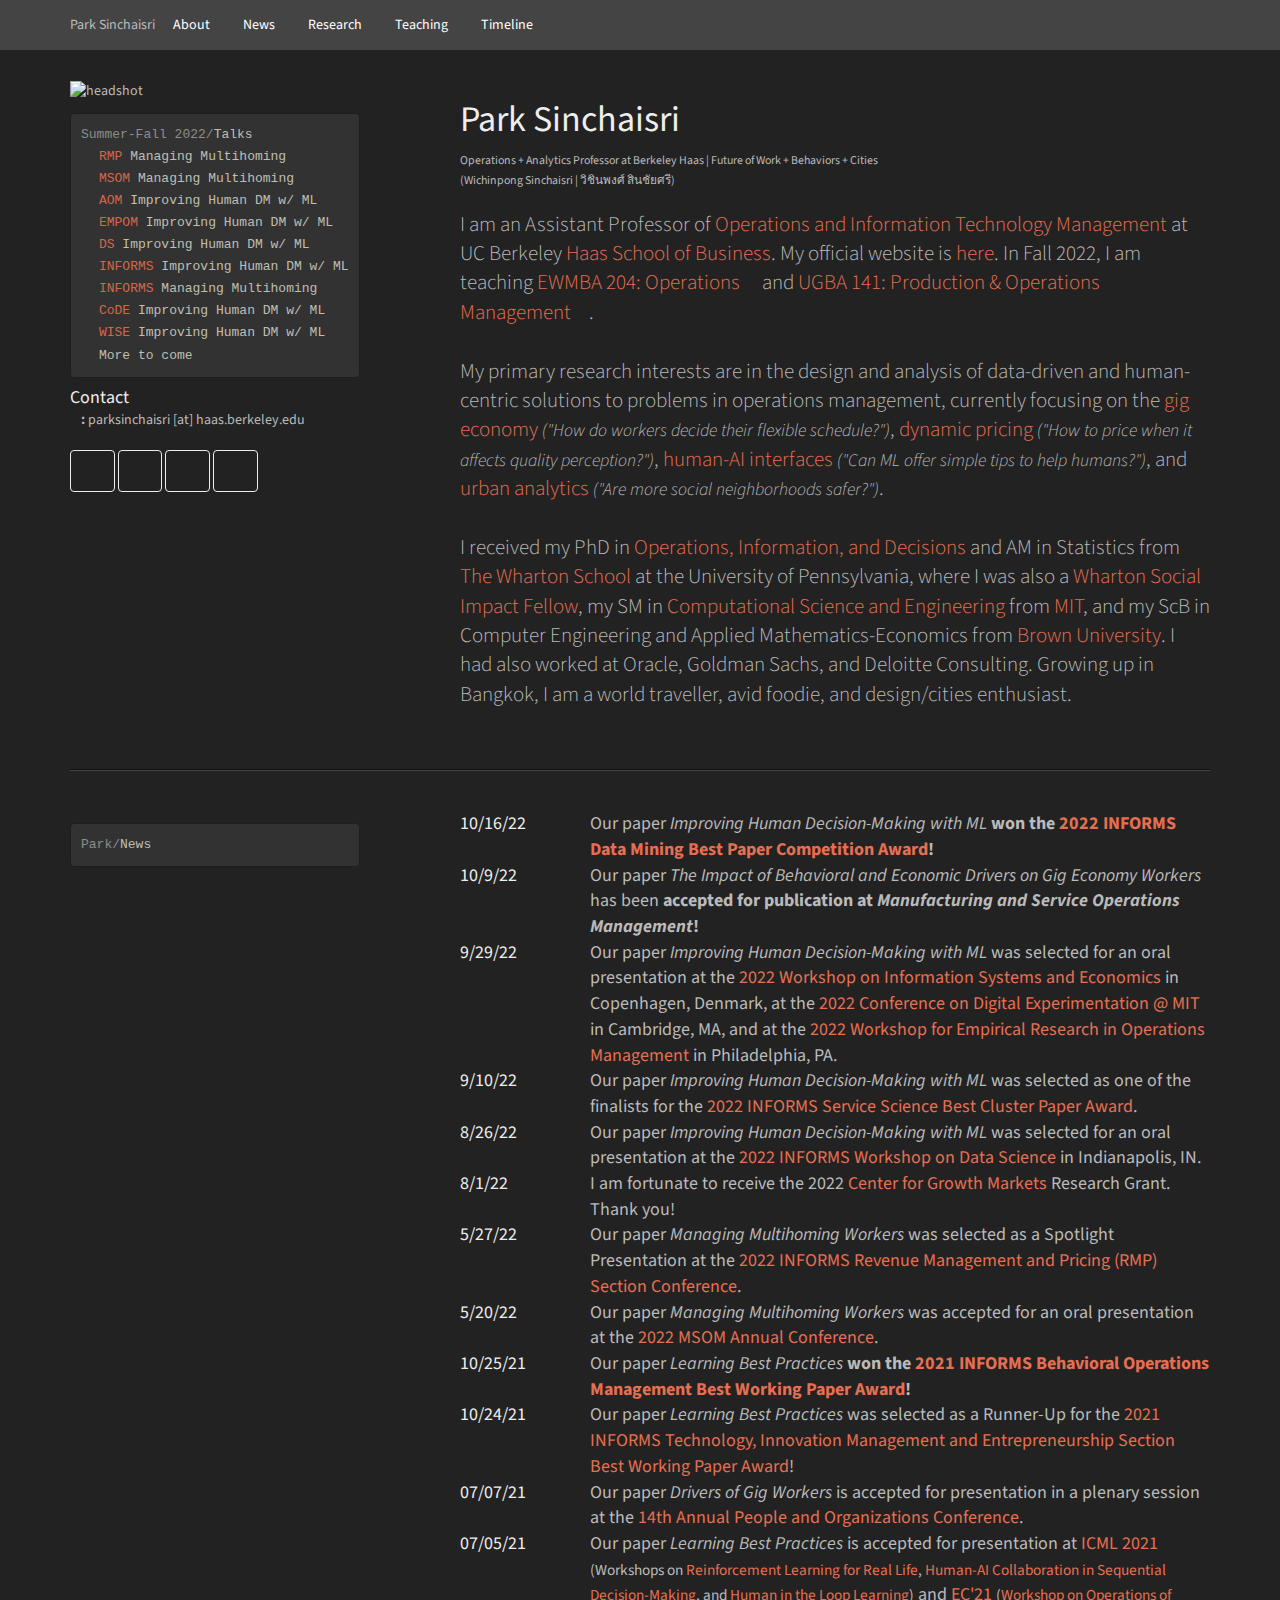
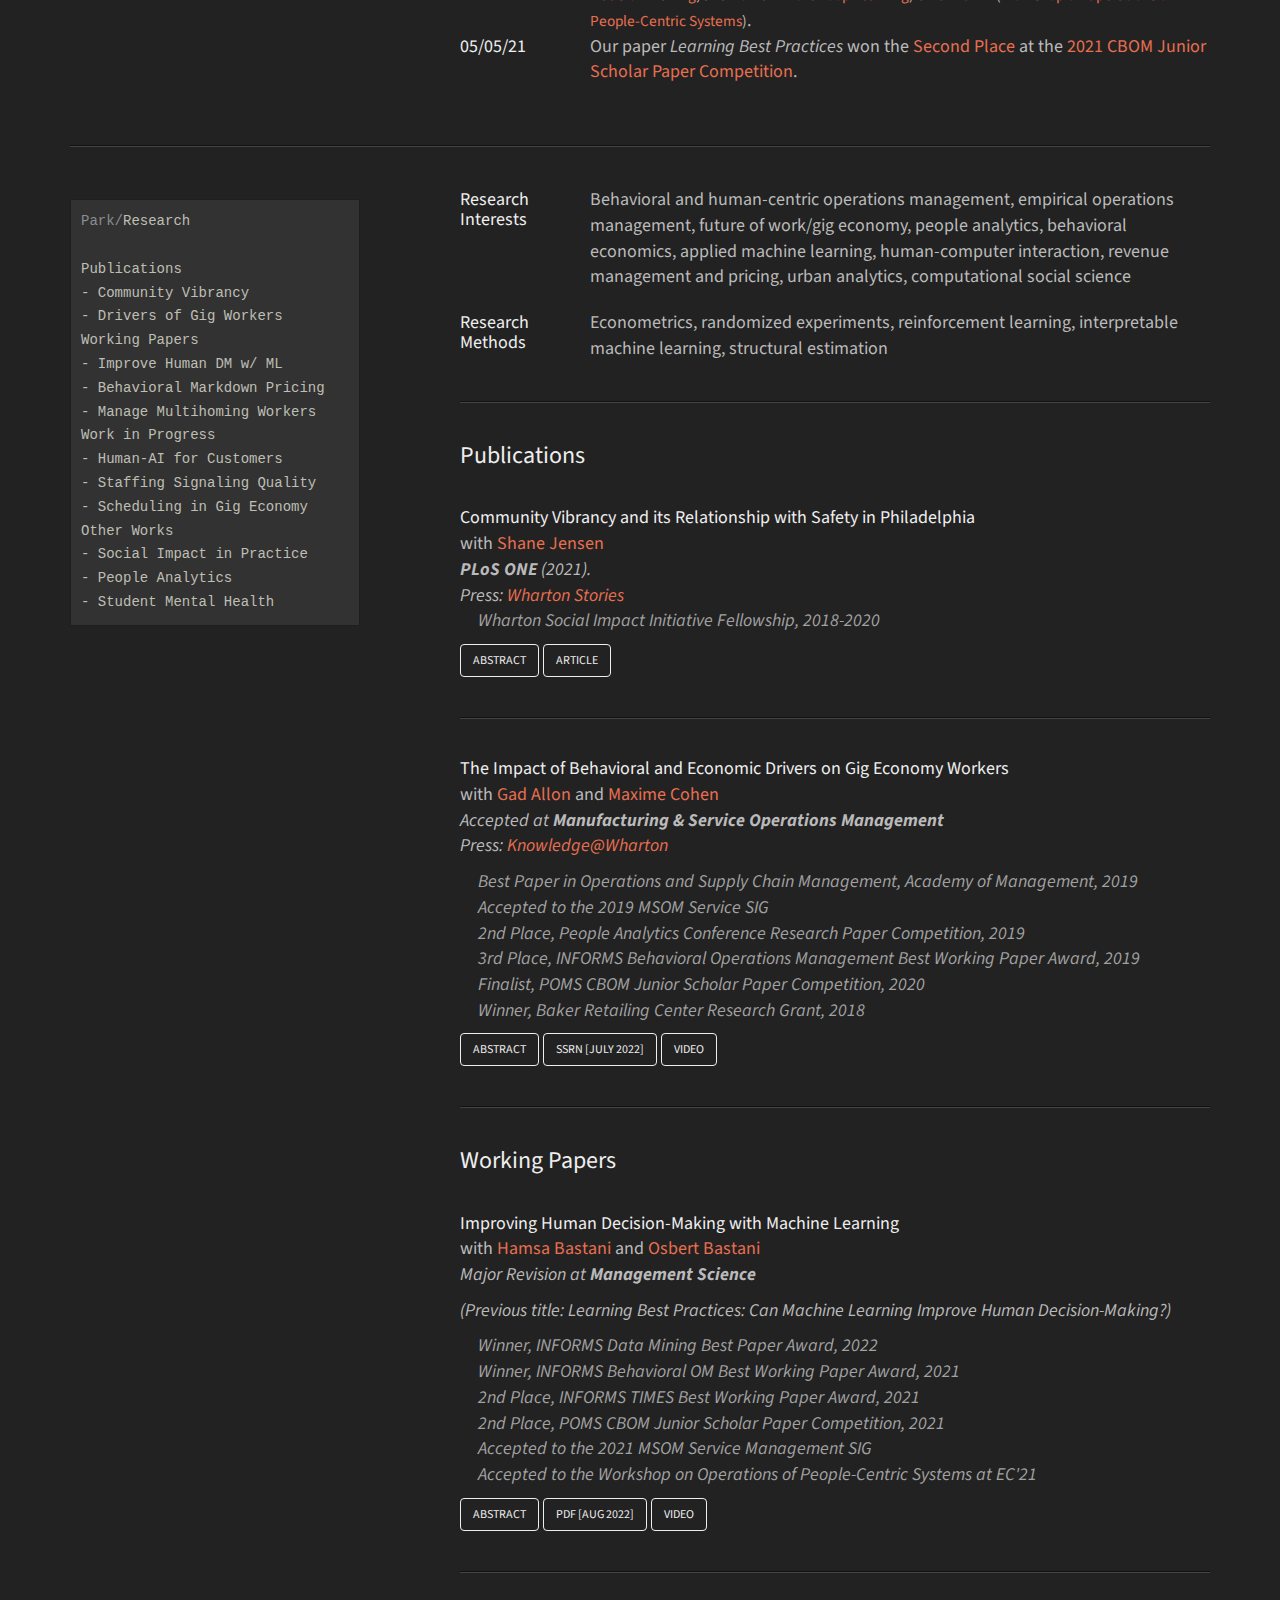
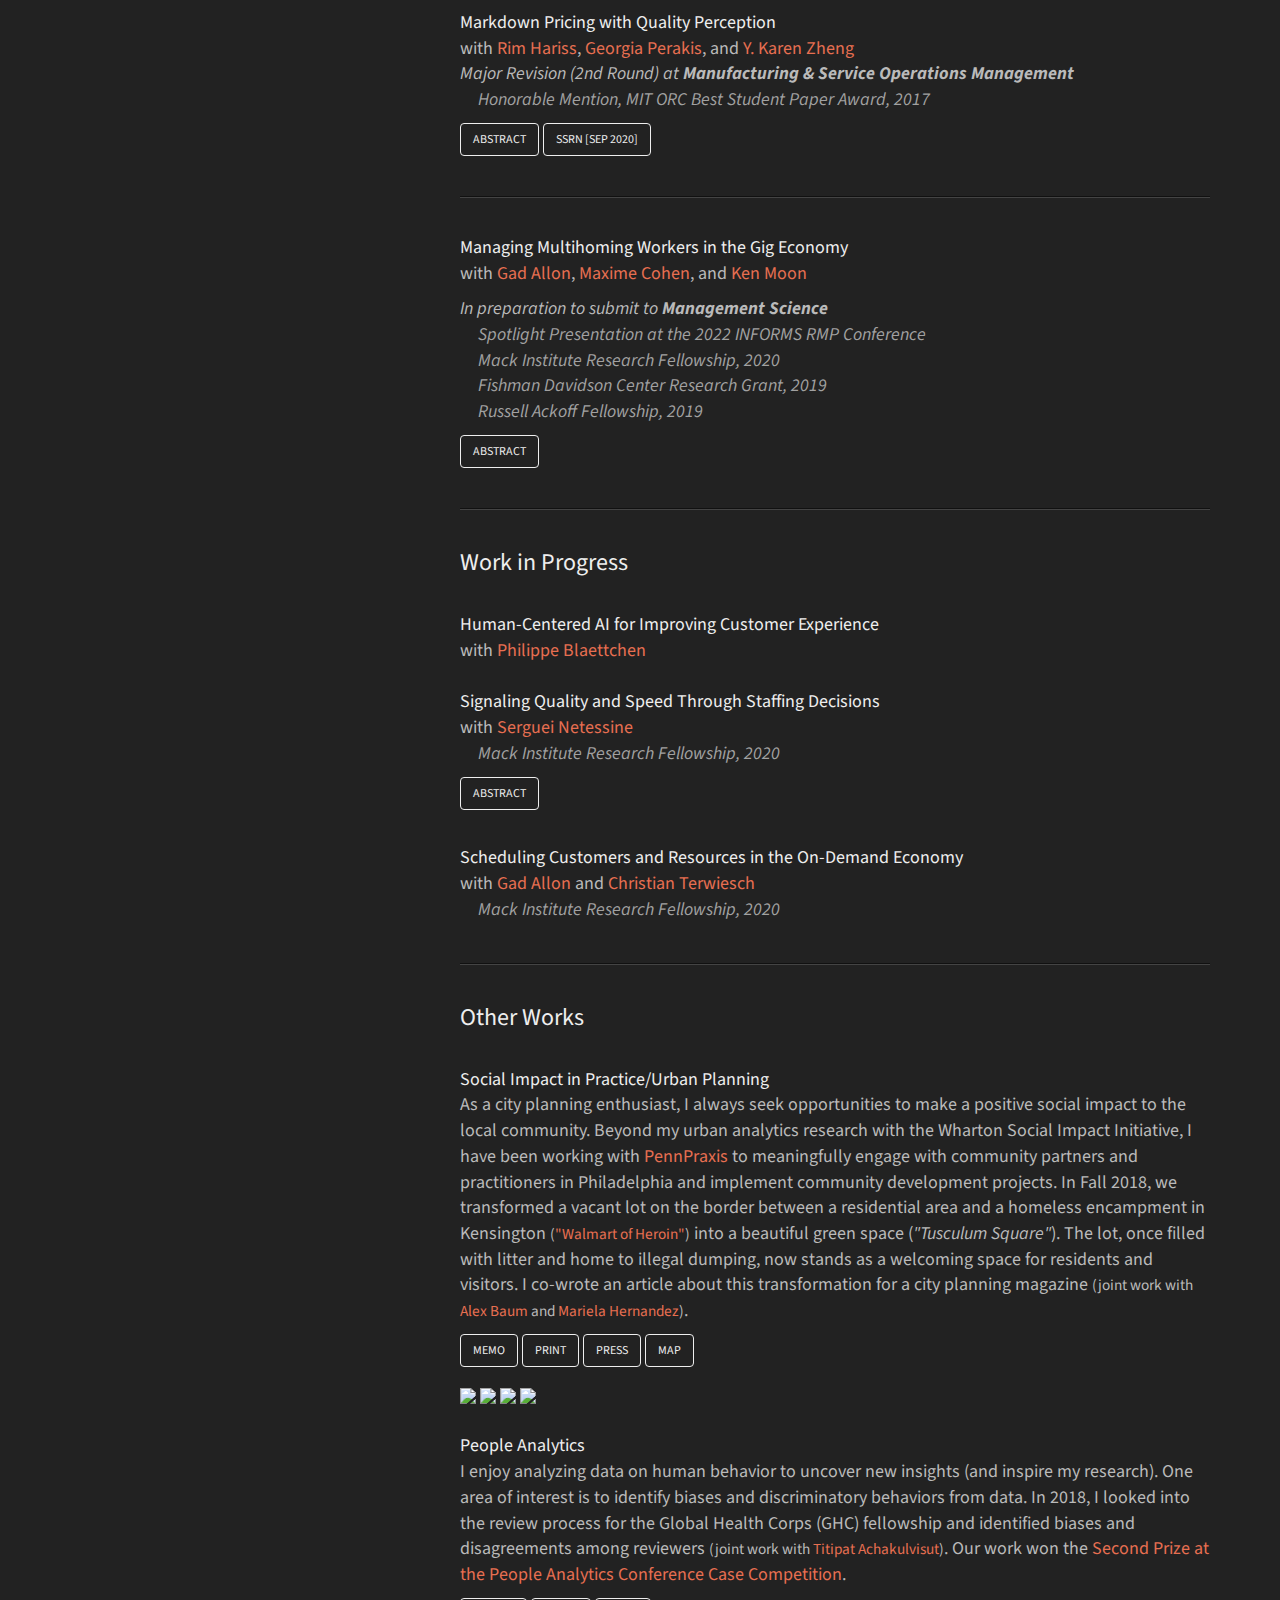
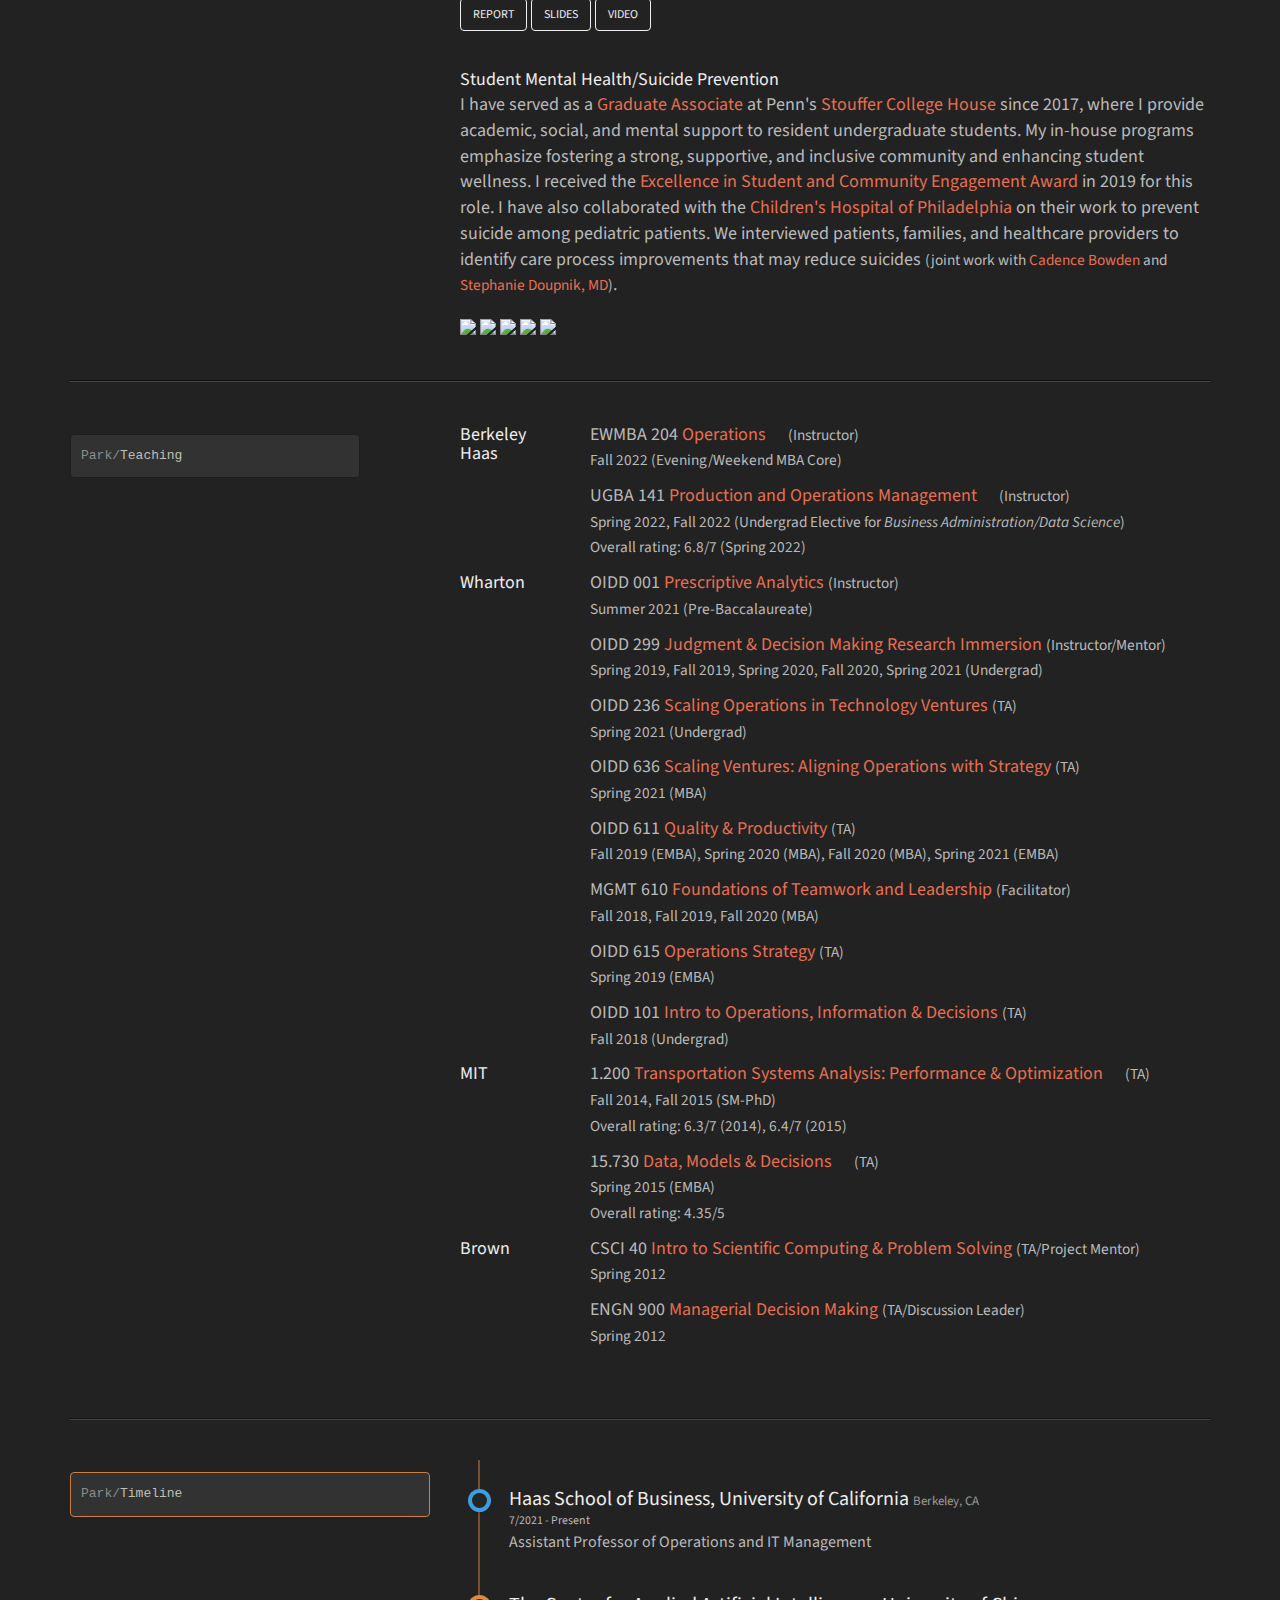
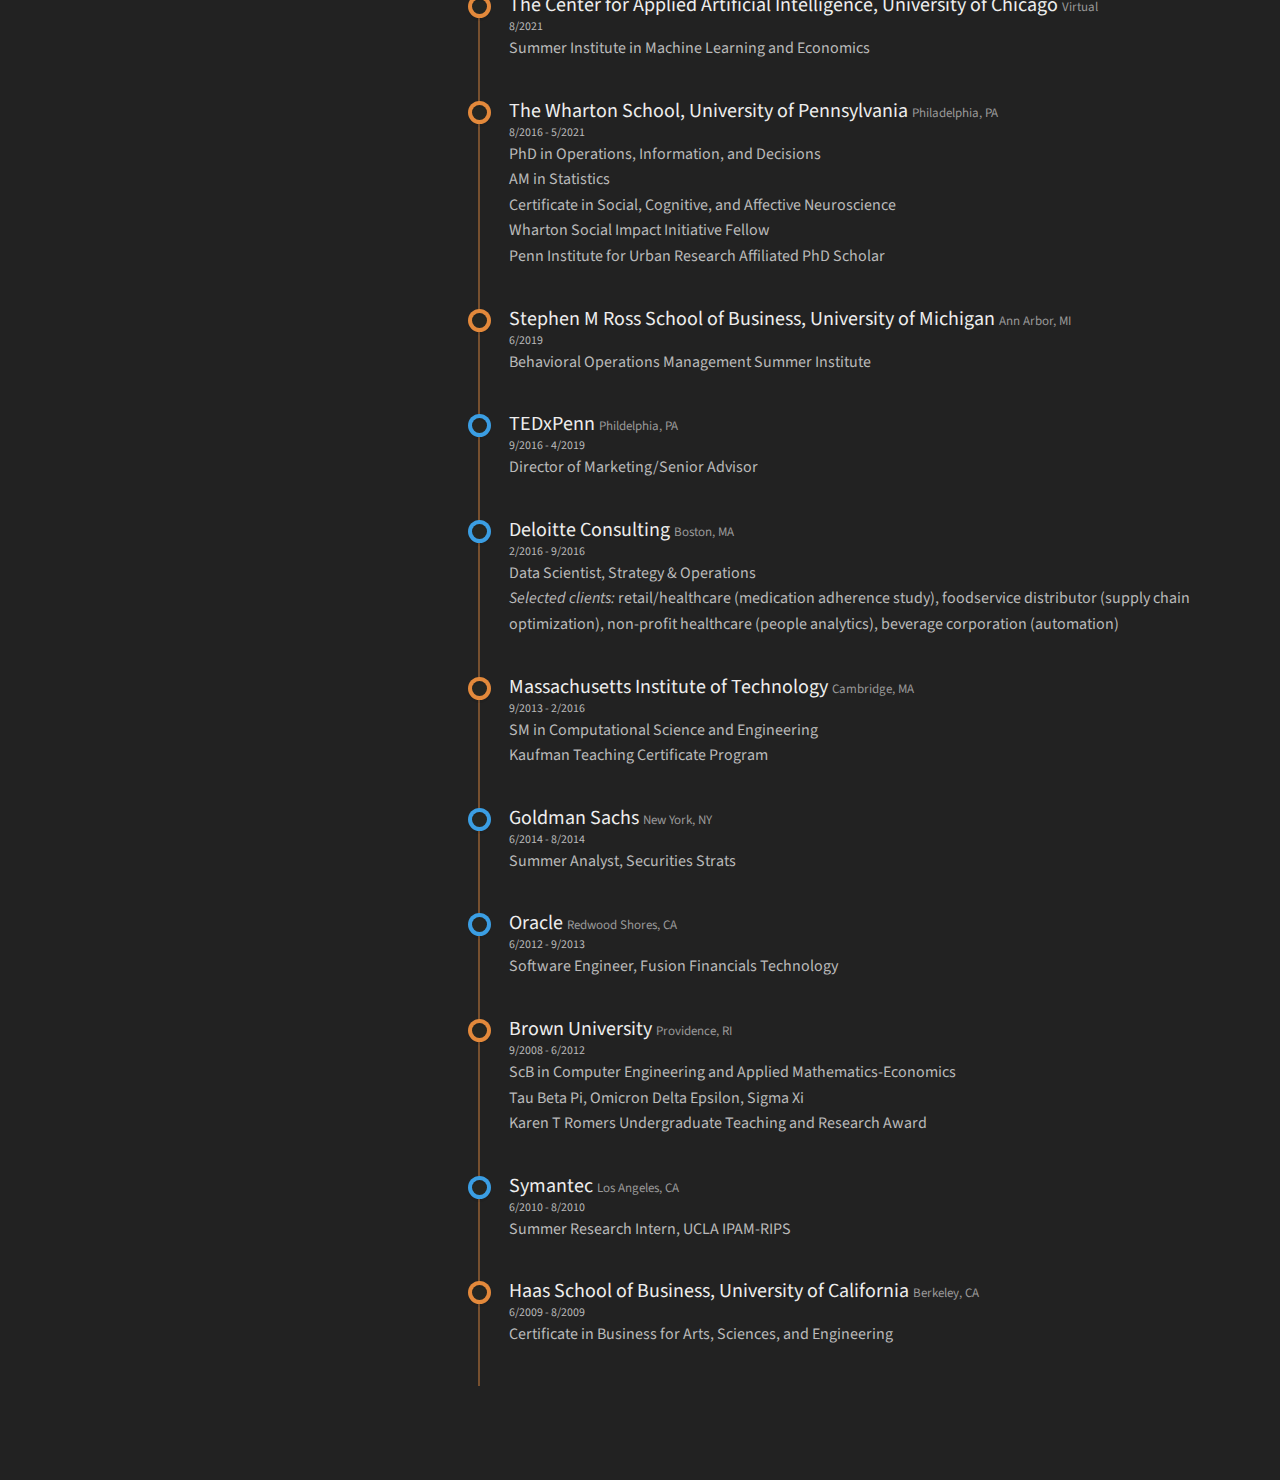
==== commit a30a189d: "fixed sticky for projects" ====
--- a/index_reference.html
+++ b/index_reference.html
@@ -22,10 +22,10 @@
 
     <title>Park Sinchaisri</title>
 
-    <link rel="stylesheet" href="./files/timeline.css">
-    <link rel="stylesheet" href="./files/bootstrap.min.css">
-    <link rel="stylesheet" href="./files/sticky.min.css">
-    <link rel="stylesheet" href="./files/main.css">
+    <link rel="stylesheet" href="./files/css/timeline.css">
+    <link rel="stylesheet" href="./files/css/bootstrap.min.css">
+    <link rel="stylesheet" href="./files/css/sticky.min.css">
+    <link rel="stylesheet" href="./files/css/main.css">
     <link rel="stylesheet" href="./files/css/academicons.min.css"/>
     <link href="./files/css/all.css" rel="stylesheet">
 
@@ -223,11 +223,9 @@
             </dl>
       </div>
     </div>
-      <hr>
-
+<hr>
       <a class="anchor" id="portfolio"></a>
       <div class="row">
-
         <div class="col-md-4  hidden-xs hidden-sm" style="height: 1527px;">
           <div id="projects-terminal" class="ui sticky terminal" style="left: 326px;">
             <span class="prompt">Park/</span>Research<br><br> <!--wichinpong:~/$-->
@@ -240,15 +238,14 @@
                 <li class=""><a href="#tips">- Improve Human DM w/ ML</a></li>
                 <li class=""><a href="#markdown">- Behavioral Markdown Pricing</a></li>
                 <li class=""><a href="#structural">- Manage Multihoming Workers</a></li>
-                <!--li class=""><a href="#nonadoption">- Tip Non-Adoption</a></li-->
                 <li class=""><a href="#workinprogress">Work in Progress</a></li>
                 <li class=""><a href="#driving">- Human-AI for Customers</a></li>
                 <li class=""><a href="#staffing">- Staffing Signaling Quality</a></li>
                 <li class=""><a href="#telehealth">- Scheduling in Gig Economy</a></li>
-              <li class=""><a href="#otherworks">Other Works</a></li>
-            <li class=""><a href="#impact">- Social Impact in Practice</a></li>
-          <li class=""><a href="#peopleanalytics">- People Analytics</a></li>
-        <li class=""><a href="#mental">- Student Mental Health</a></li>
+                <li class=""><a href="#otherworks">Other Works</a></li>
+                <li class=""><a href="#impact">- Social Impact in Practice</a></li>
+                <li class=""><a href="#peopleanalytics">- People Analytics</a></li>
+                <li class=""><a href="#mental">- Student Mental Health</a></li>
               </ul>
             </div>
           </div>
--- a/files/css/timeline.css
+++ b/files/css/timeline.css
@@ -0,0 +1,422 @@
+
+.cd-container::after {
+  /* clearfix */
+  content: '';
+  display: table;
+  clear: both;
+}
+
+/* --------------------------------
+
+Main components
+
+-------------------------------- */
+header {
+  height: 200px;
+  line-height: 200px;
+  text-align: center;
+  background: #303e49;
+}
+header h1 {
+  color: white;
+  font-size: 18px;
+  /*font-size: 1.125rem;*/
+}
+@media only screen and (min-width: 1170px) {
+  header {
+    height: 300px;
+    line-height: 300px;
+  }
+  header h1 {
+    font-size: 24px;
+    /*font-size: 1.5rem;*/
+  }
+}
+
+#cd-timeline {
+  position: relative;
+  padding: 2em 0;
+  margin-top: 2em;
+  margin-bottom: 2em;
+}
+#cd-timeline::before {
+  /* this is the vertical line */
+  content: '';
+  position: absolute;
+  top: 0;
+  left: 18px;
+  height: 100%;
+  width: 2px;
+  background: #77502F;
+}
+@media only screen and (min-width: 1170px) {
+  #cd-timeline {
+    margin-top: 3em;
+    margin-bottom: 3em;
+  }
+  #cd-timeline::before {
+    left: 18px;
+    margin-left: -0px;
+  }
+}
+
+.cd-timeline-block {
+  position: relative;
+  margin: 2em 0;
+  left: 19px;
+  padding-left: 30px;
+
+}
+.cd-timeline-block:after {
+  content: "";
+  display: table;
+  clear: both;
+}
+.cd-timeline-block:first-child {
+  margin-top: 0;
+}
+.cd-timeline-block:last-child {
+  margin-bottom: 0;
+}
+
+.cd-timeline-img {
+  position: absolute;
+  top: 0;
+  left: 0;
+  width: 40px;
+  height: 40px;
+  border-radius: 50%;
+  box-shadow: 0 0 0 4px #E3893B, inset 0 2px 0 rgba(0, 0, 0, 0.08), 0 3px 0 4px rgba(0, 0, 0, 0.05);
+}
+.cd-timeline-img img {
+  display: block;
+  width: 24px;
+  height: 24px;
+  position: relative;
+  top: 50%;
+  margin-left: -12px;
+  margin-top: -12px;
+}
+.cd-timeline-img.cd-picture {
+  background: #262722;
+}
+.cd-timeline-img.cd-movie {
+  background: #262722;
+}
+.cd-timeline-img.cd-work {
+  background: #262722;
+  box-shadow: 0 0 0 4px #3B9EE3, inset 0 2px 0 rgba(0, 0, 0, 0.08), 0 3px 0 4px rgba(0, 0, 0, 0.05);
+}
+.cd-timeline-img.cd-school {
+  background: #262722;
+}
+.cd-timeline-img.cd-location {
+  background: #262722;
+  box-shadow: 0 0 0 4px #e33b3b, inset 0 2px 0 rgba(0, 0, 0, 0.08), 0 3px 0 4px rgba(0, 0, 0, 0.05);
+}
+
+.cd-timeline-img {
+  width: 15px;
+  height: 15px;
+  margin-left: -7px;
+  margin-top: 5px;
+  /* Force Hardware Acceleration in WebKit */
+  -webkit-transform: translateZ(0);
+  -webkit-backface-visibility: hidden;
+}
+.cssanimations .cd-timeline-img.is-hidden {
+  visibility: hidden;
+}
+.cssanimations .cd-timeline-img.bounce-in {
+  visibility: visible;
+  -webkit-animation: cd-bounce-1 0.6s;
+  -moz-animation: cd-bounce-1 0.6s;
+  animation: cd-bounce-1 0.6s;
+}
+
+
+@-webkit-keyframes cd-bounce-1 {
+  0% {
+    opacity: 0;
+    -webkit-transform: scale(0.5);
+  }
+
+  60% {
+    opacity: 1;
+    -webkit-transform: scale(1.2);
+  }
+
+  100% {
+    -webkit-transform: scale(1);
+  }
+}
+@-moz-keyframes cd-bounce-1 {
+  0% {
+    opacity: 0;
+    -moz-transform: scale(0.5);
+  }
+
+  60% {
+    opacity: 1;
+    -moz-transform: scale(1.2);
+  }
+
+  100% {
+    -moz-transform: scale(1);
+  }
+}
+@keyframes cd-bounce-1 {
+  0% {
+    opacity: 0;
+    -webkit-transform: scale(0.5);
+    -moz-transform: scale(0.5);
+    -ms-transform: scale(0.5);
+    -o-transform: scale(0.5);
+    transform: scale(0.5);
+  }
+
+  60% {
+    opacity: 1;
+    -webkit-transform: scale(1.2);
+    -moz-transform: scale(1.2);
+    -ms-transform: scale(1.2);
+    -o-transform: scale(1.2);
+    transform: scale(1.2);
+  }
+
+  100% {
+    -webkit-transform: scale(1);
+    -moz-transform: scale(1);
+    -ms-transform: scale(1);
+    -o-transform: scale(1);
+    transform: scale(1);
+  }
+}
+.cd-timeline-content {
+  position: relative;
+  background: #323231;
+  border-radius: 0.25em;
+  padding: 1em;
+  box-shadow: 0 3px 0 #333;
+}
+.cd-timeline-content:after {
+  content: "";
+  display: table;
+  clear: both;
+}
+.cd-timeline-content h2 {
+  color: #303e49;
+}
+.cd-timeline-content p, .cd-timeline-content .cd-read-more, .cd-timeline-content .cd-date {
+  font-size: 13px;
+  /*font-size: 0.8125rem;*/
+}
+.cd-timeline-content .cd-read-more, .cd-timeline-content .cd-date {
+  display: inline-block;
+}
+.cd-timeline-content p {
+  line-height: 1.6;
+}
+.cd-timeline-content .cd-read-more {
+  padding: .8em 1em;
+  background: #acb7c0;
+  color: white;
+  border-radius: 0.25em;
+}
+.no-touch .cd-timeline-content .cd-read-more:hover {
+  background-color: #bac4cb;
+}
+.cd-timeline-content .cd-date {
+  float: left;
+  padding: .8em 0;
+  opacity: .7;
+}
+.cd-timeline-content::before {
+  content: '';
+  position: absolute;
+  top: 16px;
+  right: 100%;
+  height: 0;
+  width: 0;
+}
+@media only screen and (min-width: 768px) {
+  .cd-timeline-content h2 {
+    font-size: 20px;
+    /*font-size: 1.25rem;*/
+  }
+  .cd-timeline-content p {
+    font-size: 16px;
+    /*font-size: 1rem;*/
+  }
+  .cd-timeline-content .cd-read-more, .cd-timeline-content .cd-date {
+    font-size: 14px;
+    /*font-size: 0.875rem;*/
+  }
+}
+@media only screen and (min-width: 1170px) {
+  .cd-timeline-content {
+    margin-left: 0;
+    padding: 1.6em;
+    width: 100%;
+  }
+  .cd-timeline-content::before {
+    top: 24px;
+    left: 100%;
+    border-color: transparent;
+    border-left-color: white;
+  }
+  .cd-timeline-content .cd-read-more {
+    float: left;
+  }
+  .cd-timeline-content .cd-date {
+    position: absolute;
+    width: 100%;
+    left: 122%;
+    top: 6px;
+    font-size: 16px;
+    /*font-size: 1rem;*/
+  }
+
+  .cssanimations .cd-timeline-content.is-hidden {
+    visibility: hidden;
+  }
+  .cssanimations .cd-timeline-content.bounce-in {
+    visibility: visible;
+    -webkit-animation: cd-bounce-2 0.6s;
+    -moz-animation: cd-bounce-2 0.6s;
+    animation: cd-bounce-2 0.6s;
+  }
+}
+
+@media only screen and (min-width: 1170px) {
+  /* inverse bounce effect on even content blocks */
+  .cssanimations .cd-timeline-block:nth-child(even) .cd-timeline-content.bounce-in {
+    -webkit-animation: cd-bounce-2-inverse 0.6s;
+    -moz-animation: cd-bounce-2-inverse 0.6s;
+    animation: cd-bounce-2-inverse 0.6s;
+  }
+}
+@-webkit-keyframes cd-bounce-2 {
+  0% {
+    opacity: 0;
+    -webkit-transform: translateX(-100px);
+  }
+
+  60% {
+    opacity: 1;
+    -webkit-transform: translateX(20px);
+  }
+
+  100% {
+    -webkit-transform: translateX(0);
+  }
+}
+@-moz-keyframes cd-bounce-2 {
+  0% {
+    opacity: 0;
+    -moz-transform: translateX(-100px);
+  }
+
+  60% {
+    opacity: 1;
+    -moz-transform: translateX(20px);
+  }
+
+  100% {
+    -moz-transform: translateX(0);
+  }
+}
+@keyframes cd-bounce-2 {
+  0% {
+    opacity: 0;
+    -webkit-transform: translateX(-100px);
+    -moz-transform: translateX(-100px);
+    -ms-transform: translateX(-100px);
+    -o-transform: translateX(-100px);
+    transform: translateX(-100px);
+  }
+
+  60% {
+    opacity: 1;
+    -webkit-transform: translateX(20px);
+    -moz-transform: translateX(20px);
+    -ms-transform: translateX(20px);
+    -o-transform: translateX(20px);
+    transform: translateX(20px);
+  }
+
+  100% {
+    -webkit-transform: translateX(0);
+    -moz-transform: translateX(0);
+    -ms-transform: translateX(0);
+    -o-transform: translateX(0);
+    transform: translateX(0);
+  }
+}
+@-webkit-keyframes cd-bounce-2-inverse {
+  0% {
+    opacity: 0;
+    -webkit-transform: translateX(100px);
+  }
+
+  60% {
+    opacity: 1;
+    -webkit-transform: translateX(-20px);
+  }
+
+  100% {
+    -webkit-transform: translateX(0);
+  }
+}
+@-moz-keyframes cd-bounce-2-inverse {
+  0% {
+    opacity: 0;
+    -moz-transform: translateX(100px);
+  }
+
+  60% {
+    opacity: 1;
+    -moz-transform: translateX(-20px);
+  }
+
+  100% {
+    -moz-transform: translateX(0);
+  }
+}
+@keyframes cd-bounce-2-inverse {
+  0% {
+    opacity: 0;
+    -webkit-transform: translateX(100px);
+    -moz-transform: translateX(100px);
+    -ms-transform: translateX(100px);
+    -o-transform: translateX(100px);
+    transform: translateX(100px);
+  }
+
+  60% {
+    opacity: 1;
+    -webkit-transform: translateX(-20px);
+    -moz-transform: translateX(-20px);
+    -ms-transform: translateX(-20px);
+    -o-transform: translateX(-20px);
+    transform: translateX(-20px);
+  }
+
+  100% {
+    -webkit-transform: translateX(0);
+    -moz-transform: translateX(0);
+    -ms-transform: translateX(0);
+    -o-transform: translateX(0);
+    transform: translateX(0);
+  }
+}
+.cd-container {
+  width: 100%;
+  margin: 0px;
+}
+
+#cd-timeline h2 {
+  margin-top: 0px;
+  margin-bottom: 0px;
+  color: #EEEEEE;
+}
--- a/files/css/sticky.min.css
+++ b/files/css/sticky.min.css
@@ -0,0 +1,11 @@
+ /*
+ * # Semantic UI - 1.7.2
+ * https://github.com/Semantic-Org/Semantic-UI
+ * http://www.semantic-ui.com/
+ *
+ * Copyright 2014 Contributors
+ * Released under the MIT license
+ * http://opensource.org/licenses/MIT
+ *
+ */
+.ui.sticky{position:static;-webkit-transition:width .2s ease,height .2s ease,top .2s ease,bottom .2s ease;transition:width .2s ease,height .2s ease,top .2s ease,bottom .2s ease;z-index:800}.ui.sticky.bound{position:absolute;left:auto;right:auto}.ui.sticky.fixed{position:fixed;left:auto;right:auto}.ui.sticky.bound.top,.ui.sticky.fixed.top{top:0;bottom:auto}.ui.sticky.bound.bottom,.ui.sticky.fixed.bottom{top:auto;bottom:0}.ui.native.sticky{position:-webkit-sticky;position:-moz-sticky;position:-ms-sticky;position:-o-sticky;position:sticky}--- a/files/css/main.css
+++ b/files/css/main.css
@@ -0,0 +1,255 @@
+.wip {
+  margin-top: 10px;
+  color: #F63073;
+}
+
+.wip pre {
+  color: #F63073;
+  font-weight: bold;
+}
+
+body {
+  overflow-x: hidden;
+  padding-top: 80px;
+  background-color: #222222;
+  color: #bababa;
+  position: relative;
+  max-width: 100%;
+}
+
+html {
+  overflow-x: hidden;
+  max-width: 100%;
+}
+
+h1, h2, h3, h4, h5, h6, .h1, .h2, .h3, .h4, .h5, .h6 {
+  color: #eee;
+}
+
+pre, #projects-terminal {
+  font-family: Menlo, Monaco, Consolas, 'Courier New', monospace;
+  background: #343434; /* Old browsers */
+  border: 1px solid #1E1E1E;
+  color: #CFCFC3;
+  opacity: 0.9;
+}
+
+hr {
+  border: 0px;
+  border-bottom: 1px solid #444;
+  border-top: 1px solid #111;
+  margin-bottom: 40px;
+  margin-top: 40px;
+}
+
+.terminal {
+  margin-top: 12px;
+  width: 290px;
+  padding: 10px;
+  line-height: 1.7em;
+}
+
+.first {
+  margin-top: 0px;
+}
+
+.prompt {
+  color: #999;
+}
+
+.starter-template {
+  padding: 40px 15px;
+  text-align: center;
+}
+
+.blinking {
+  display: inline-block;
+  width: 6px;
+  height: 14px;
+  position: relative;
+  top: 2px;
+  left: 1px;
+  -webkit-animation: 1s blink step-end infinite;
+  -moz-animation: 1s blink step-end infinite;
+  -ms-animation: 1s blink step-end infinite;
+  -o-animation: 1s blink step-end infinite;
+  animation: 1s blink step-end infinite;
+}
+
+.btn-default {
+  background: none;
+  border: 1px solid #EEEEEE;
+  color: #EEEEEE;
+  font-weight: normal;
+  padding: 7px 12px;
+}
+
+@keyframes "blink" {
+  from,to {
+  background-color: transparent;
+}
+ 50% {
+  background-color: #CFCFC3;
+ }
+
+}
+
+@-moz-keyframes blink {
+  from,to {
+  background-color: transparent;
+}
+ 50% {
+   background-color: #CFCFC3;
+ }
+
+}
+
+@-webkit-keyframes "blink" {
+  from,to {
+  background-color: transparent;
+}
+ 50% {
+   background-color: #CFCFC3;
+ }
+
+}
+
+@-ms-keyframes "blink" {
+  from,to {
+  background-color: transparent;
+}
+ 50% {
+   background-color: #CFCFC3;
+ }
+
+}
+
+@-o-keyframes "blink" {
+  from,to {
+  background-color: transparent;
+}
+ 50% {
+   background-color: #CFCFC3;
+ }
+}
+
+.center-block {
+  margin: auto;
+}
+
+.cd-timeline-content {
+  padding: 0px;
+  background-color: transparent;
+  border: 0px;
+  box-shadow: 0 0 0 0;
+}
+
+#cd-timeline {
+  margin-top: 0px;
+}
+
+#log-terminal {
+  margin-bottom: 0px;
+  border-color: #E18944;
+  width: auto;
+}
+
+.active {
+  font-weight: bold;
+  color: #CC7F46;
+}
+
+#projects-terminal .nav a{
+  padding: 0px;
+  color: inherit;
+}
+
+#projects-terminal .nav a:hover{
+  background-color: #262722;
+  text-decoration: none;
+}
+
+iframe {
+  display: inline-block;
+}
+
+#news {
+  font-size: 18px;
+}
+
+#projects {
+  font-size: 18px;
+}
+
+.media {
+  white-space: nowrap;
+  overflow-x: scroll;
+}
+
+
+.media img {
+  width: auto;
+}
+
+.navbar {
+  background-color: #444444;
+  border: 0px;
+}
+
+.navbar-inverse .navbar-nav>li>a {
+  color: #fff;
+}
+
+.navbar-inverse .navbar-nav>li>a:hover {
+  color: #fff;
+  text-decoration: none;
+}
+
+.navbar-inverse .navbar-nav>.active>a, .navbar-inverse .navbar-nav>.active>a:hover, .navbar-inverse .navbar-nav>.active>a:focus {
+  color: #fff;
+  text-decoration: none;
+}
+
+.navbar-nav {
+  margin:0;
+}
+.navbar-nav > li {
+  float:none;
+    display:inline-block;
+}
+.navbar-nav > li > a {
+  padding-top: 15px;
+  padding-bottom: 15px;
+}
+.navbar-nav > li.open > ul.dropdown-menu {
+  position: absolute;
+  border: 1px;
+  -webkit-box-shadow: 0 6px 12px rgba(0, 0, 0, 0.175);
+          box-shadow: 0 6px 12px rgba(0, 0, 0, 0.175);
+}
+
+.anchor {
+  display: block;
+  position: relative;
+  top: -80px;
+  visibility: hidden;
+}
+
+a {
+  color: #e76f51;
+  }
+  a:focus{
+    color: #f4a261;
+    text-decoration: none;
+  }
+  a:active{
+    color: #f4a261;
+    text-decoration: none;
+  }
+  a:hover {
+  color: #f4a261;
+  text-decoration: none;
+  /* border-bottom: 1px dashed #f4a261;*/
+  }
+
+.lowkey { color: #a1a1a1; font-style: italic; text-decoration: none; font-size: 18px; pointer-events: none; }
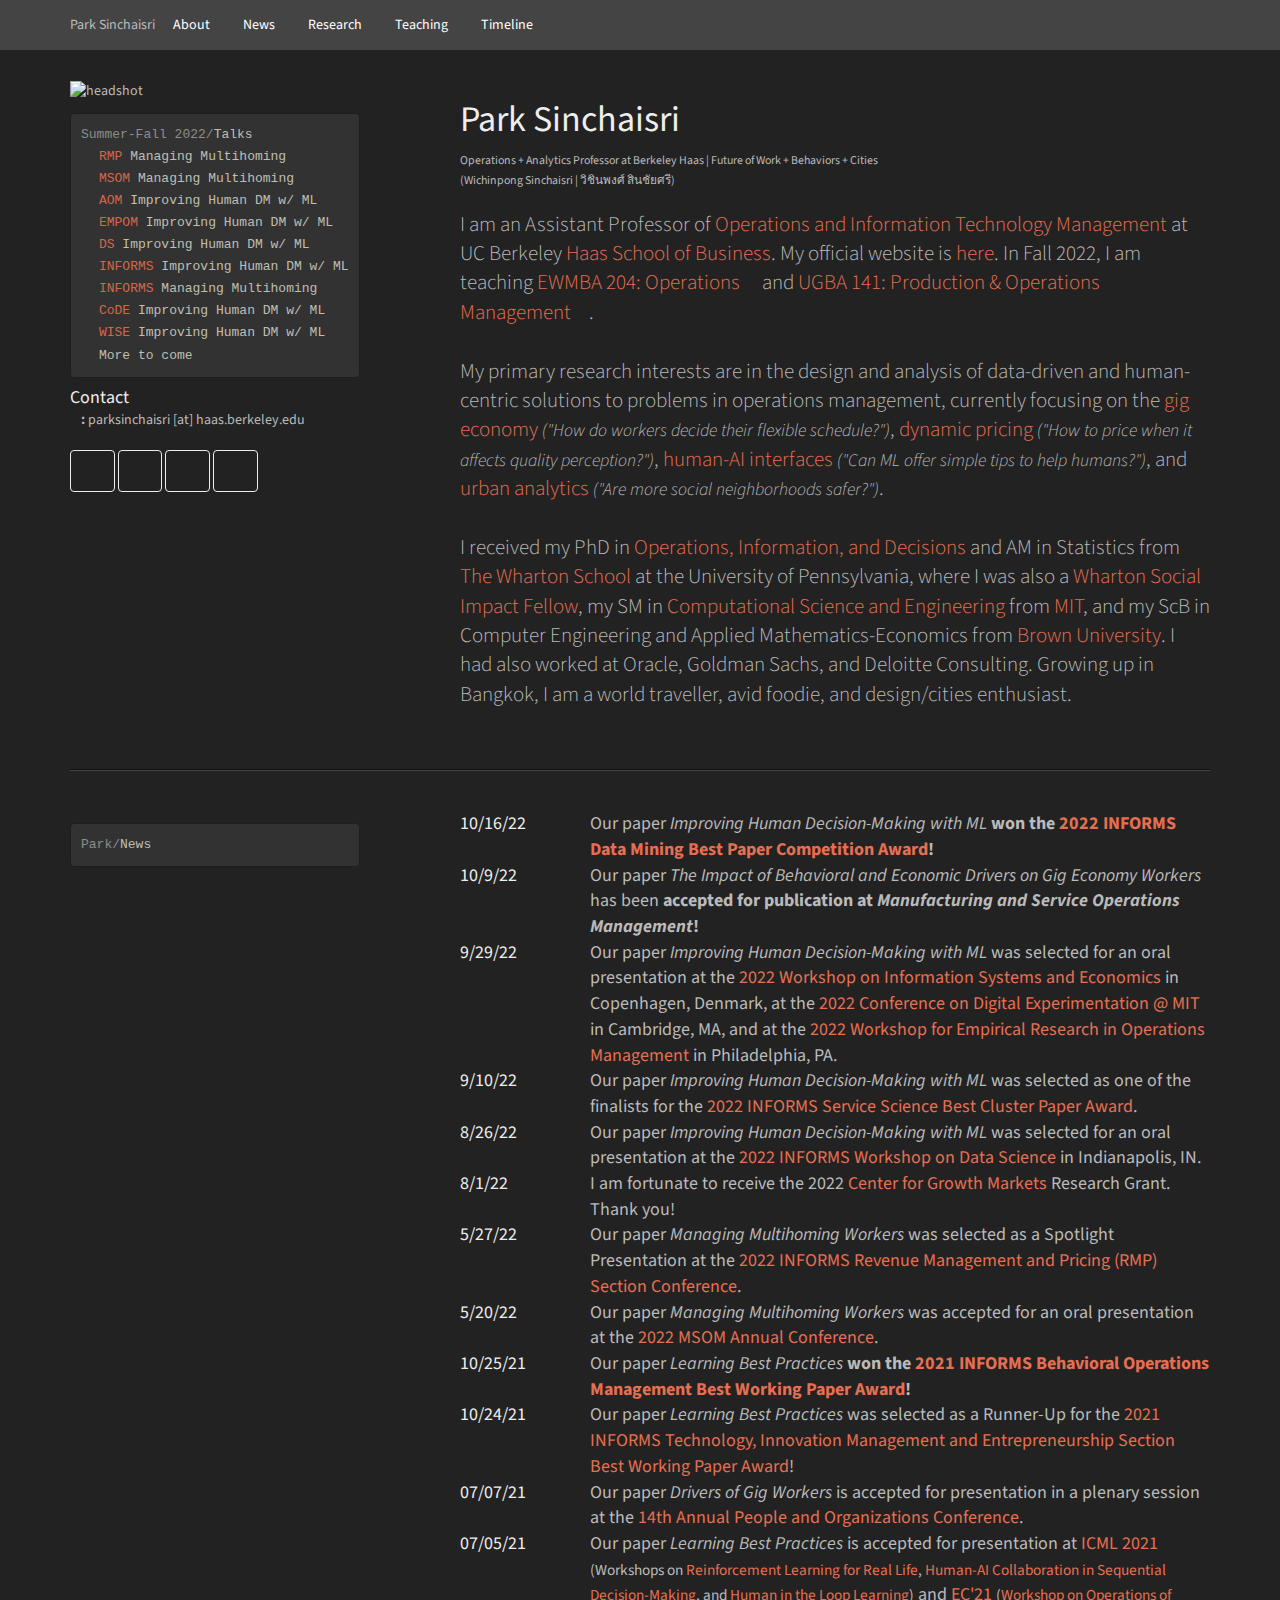
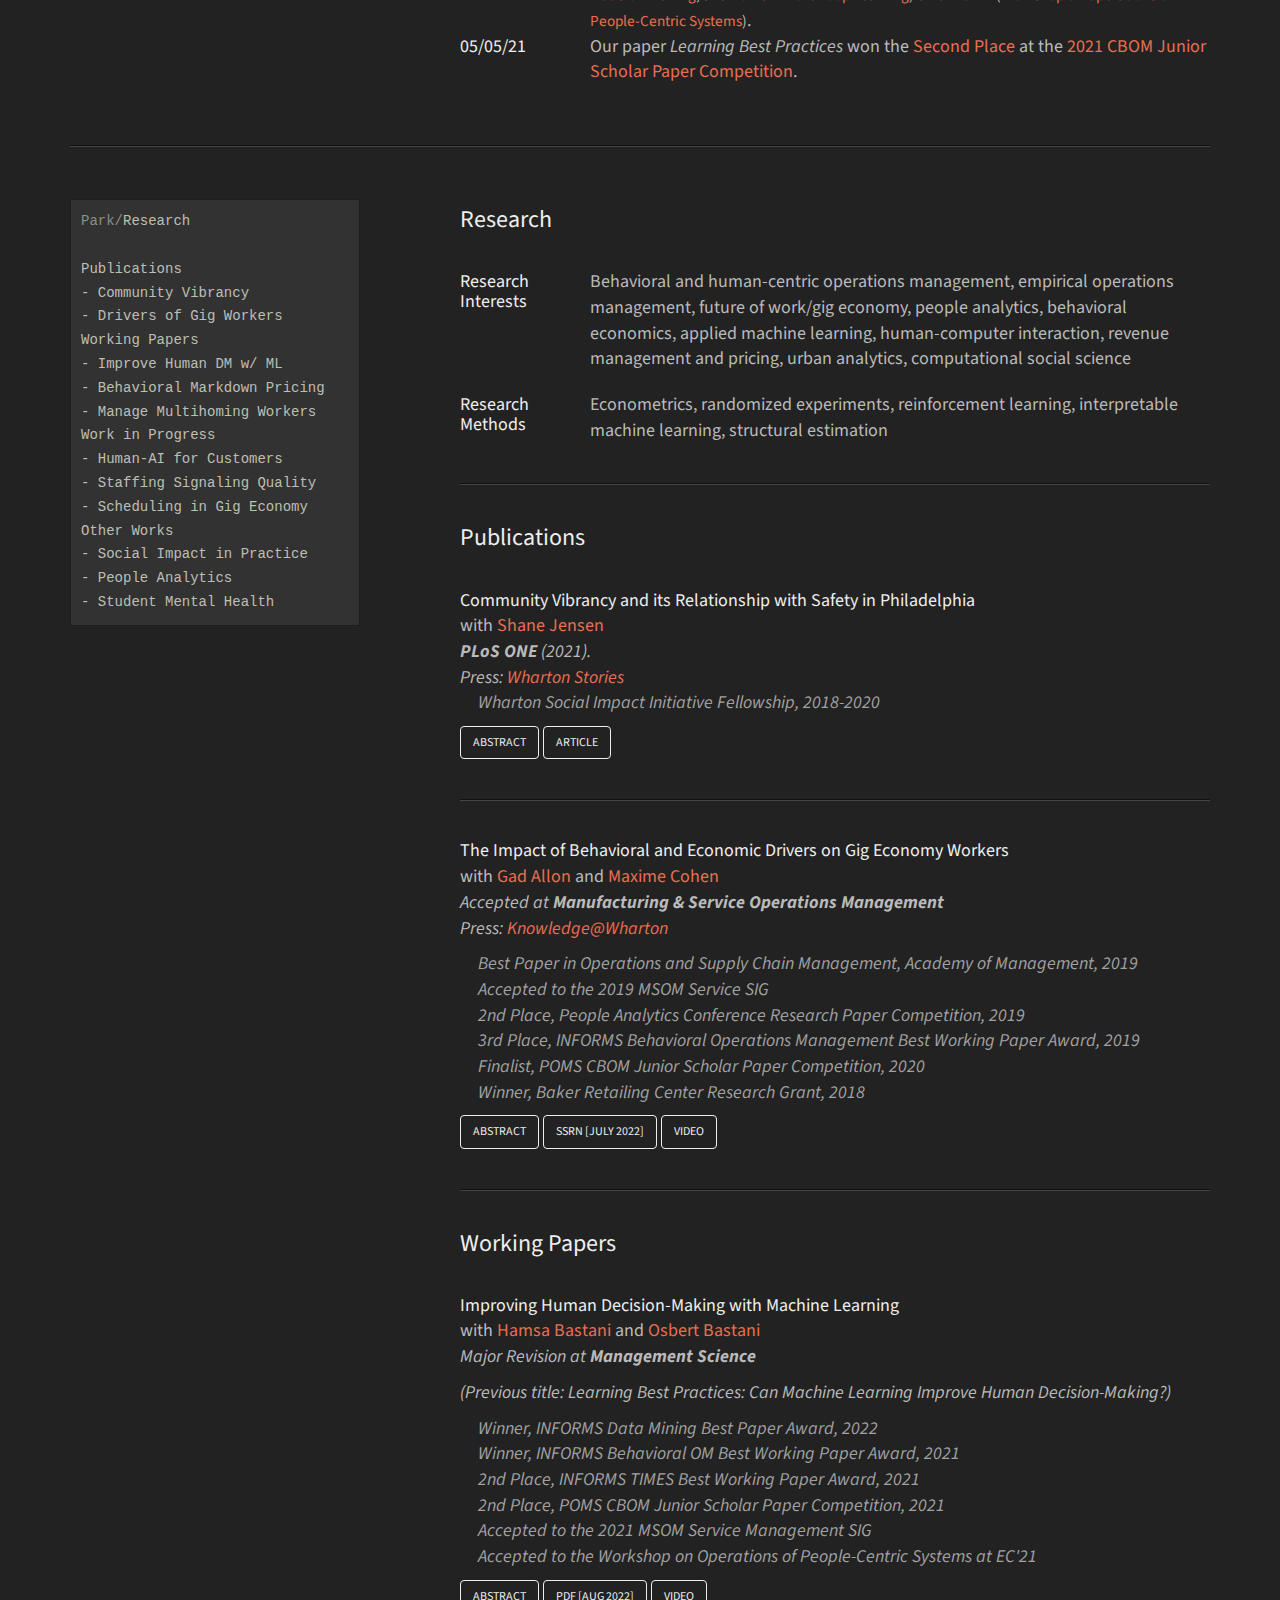
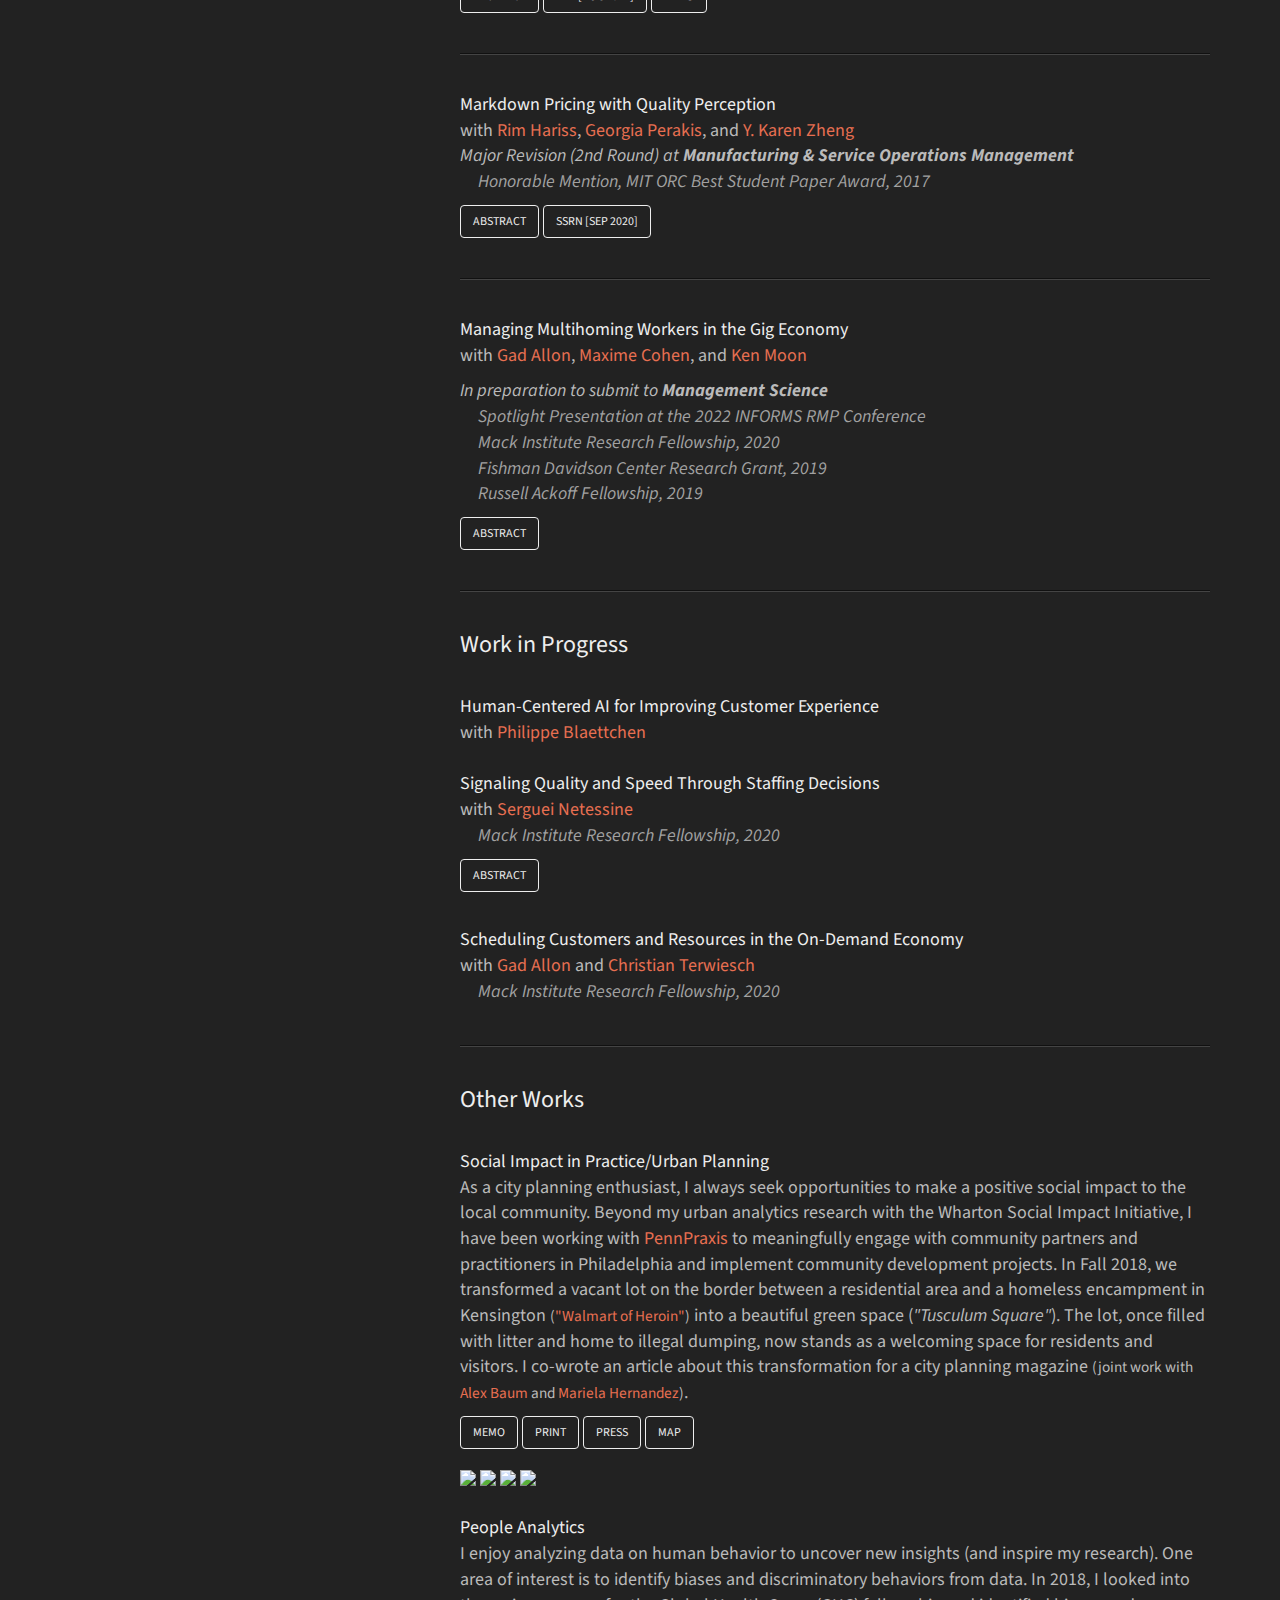
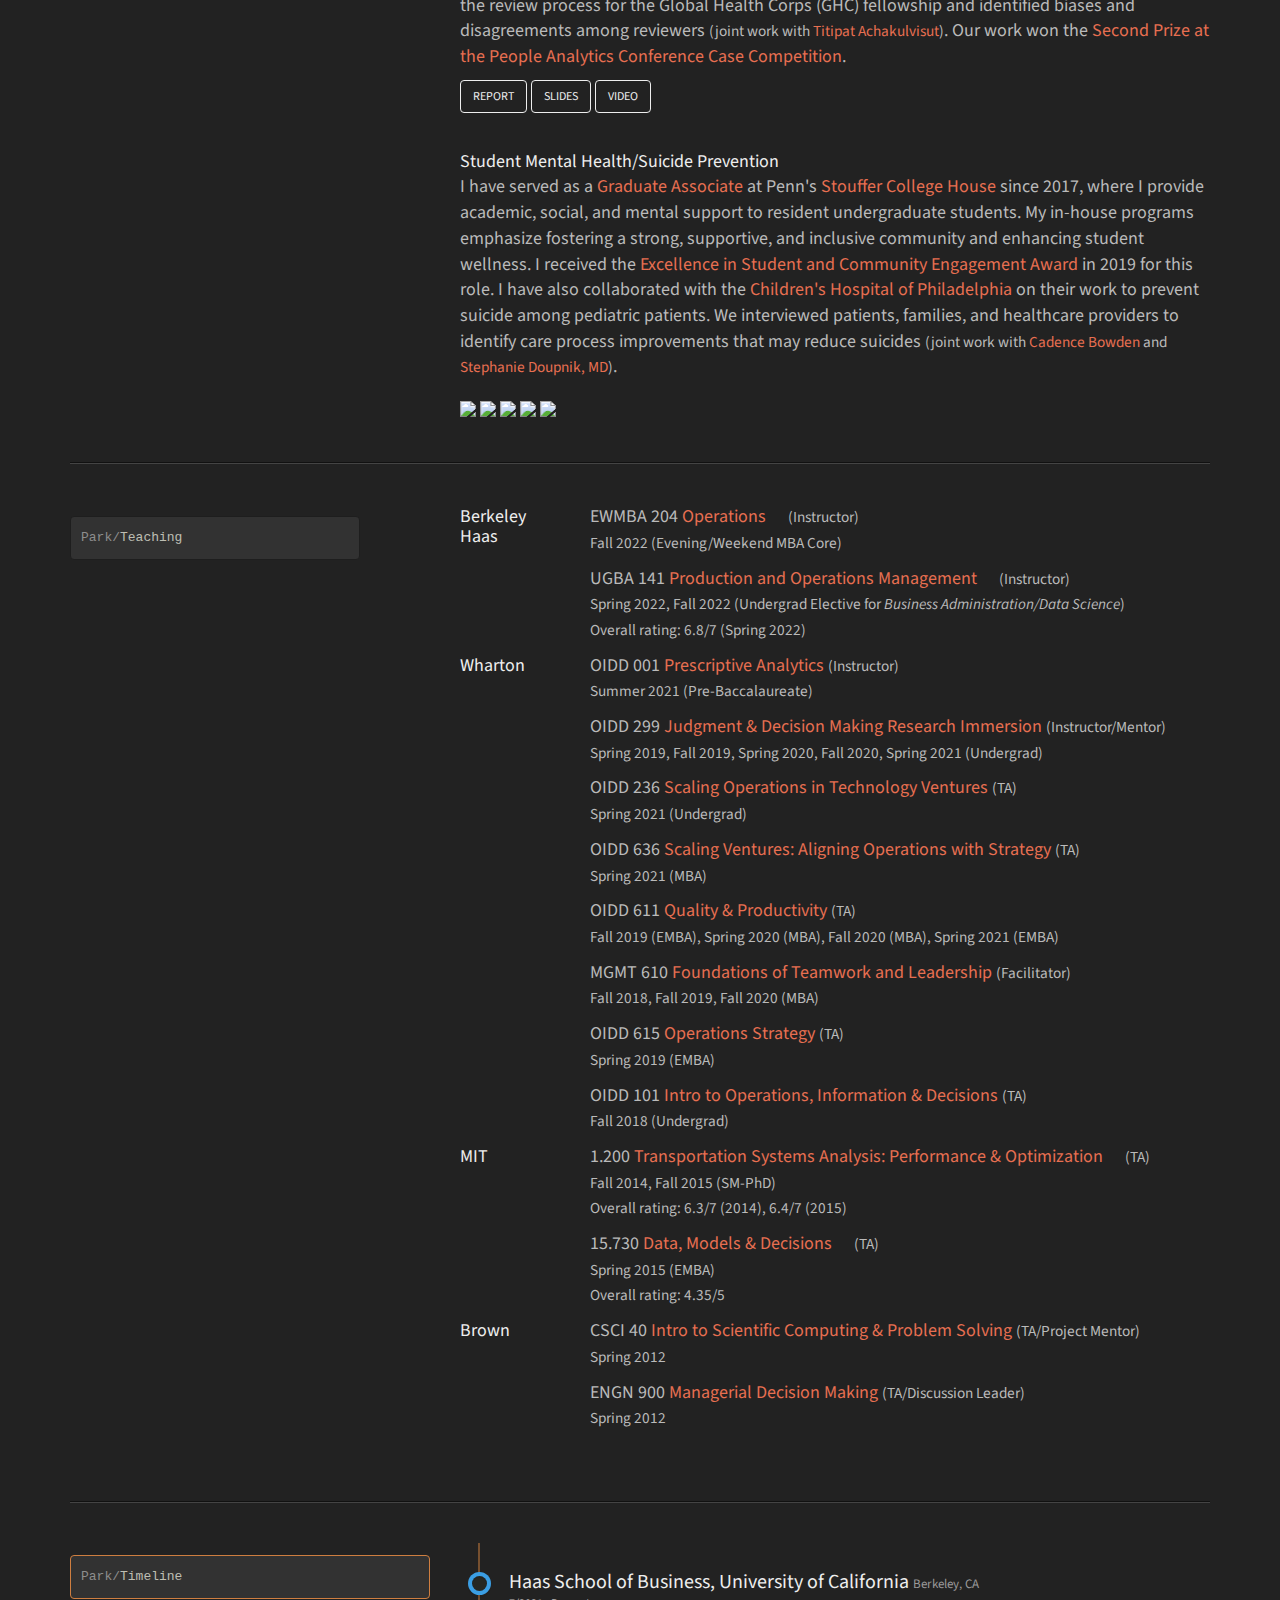
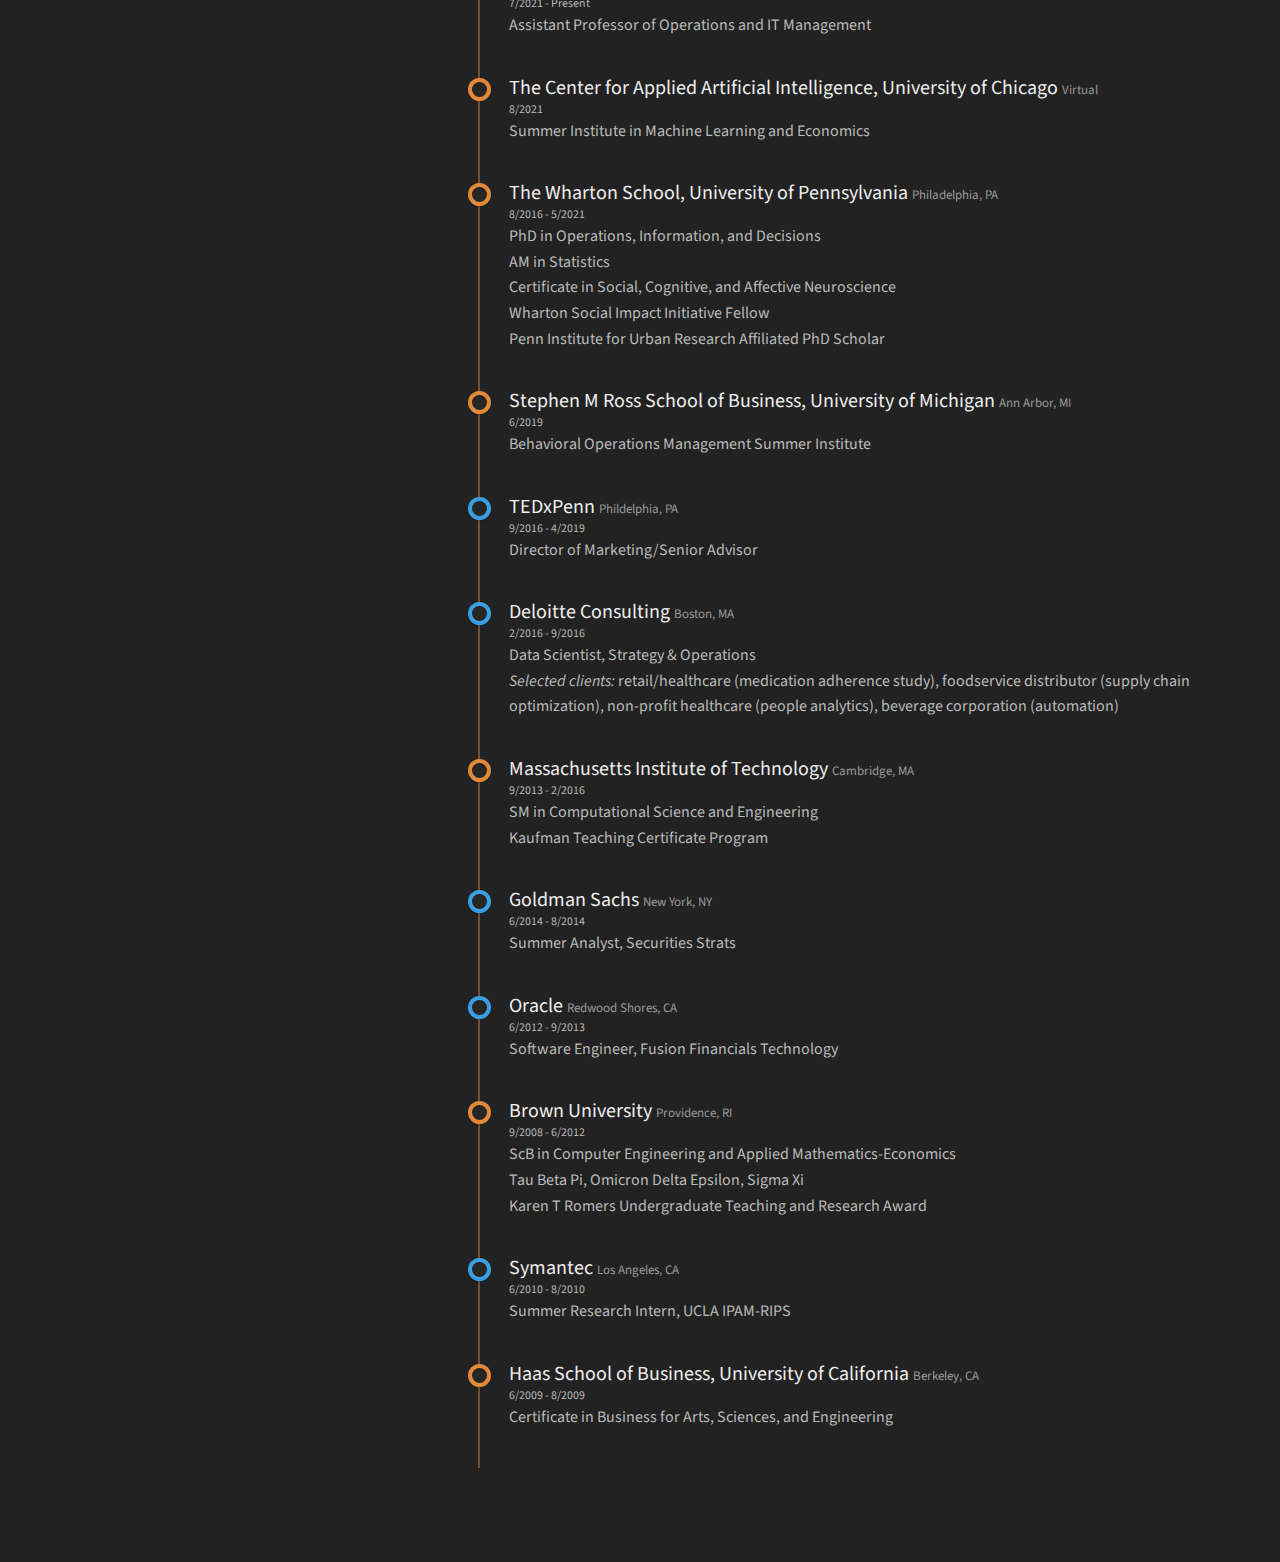
==== commit d1566293: "add writings" ====
--- a/index_reference.html
+++ b/index_reference.html
@@ -253,7 +253,7 @@
 
         <div class="col-md-8" id="projects">
 
-          <div class="hidden-sm hidden-lg hidden-xl hidden-md">
+          <div class="hidden-sm  hidden-md">
             <h3>Research</h3>
             <br>
           </div>
